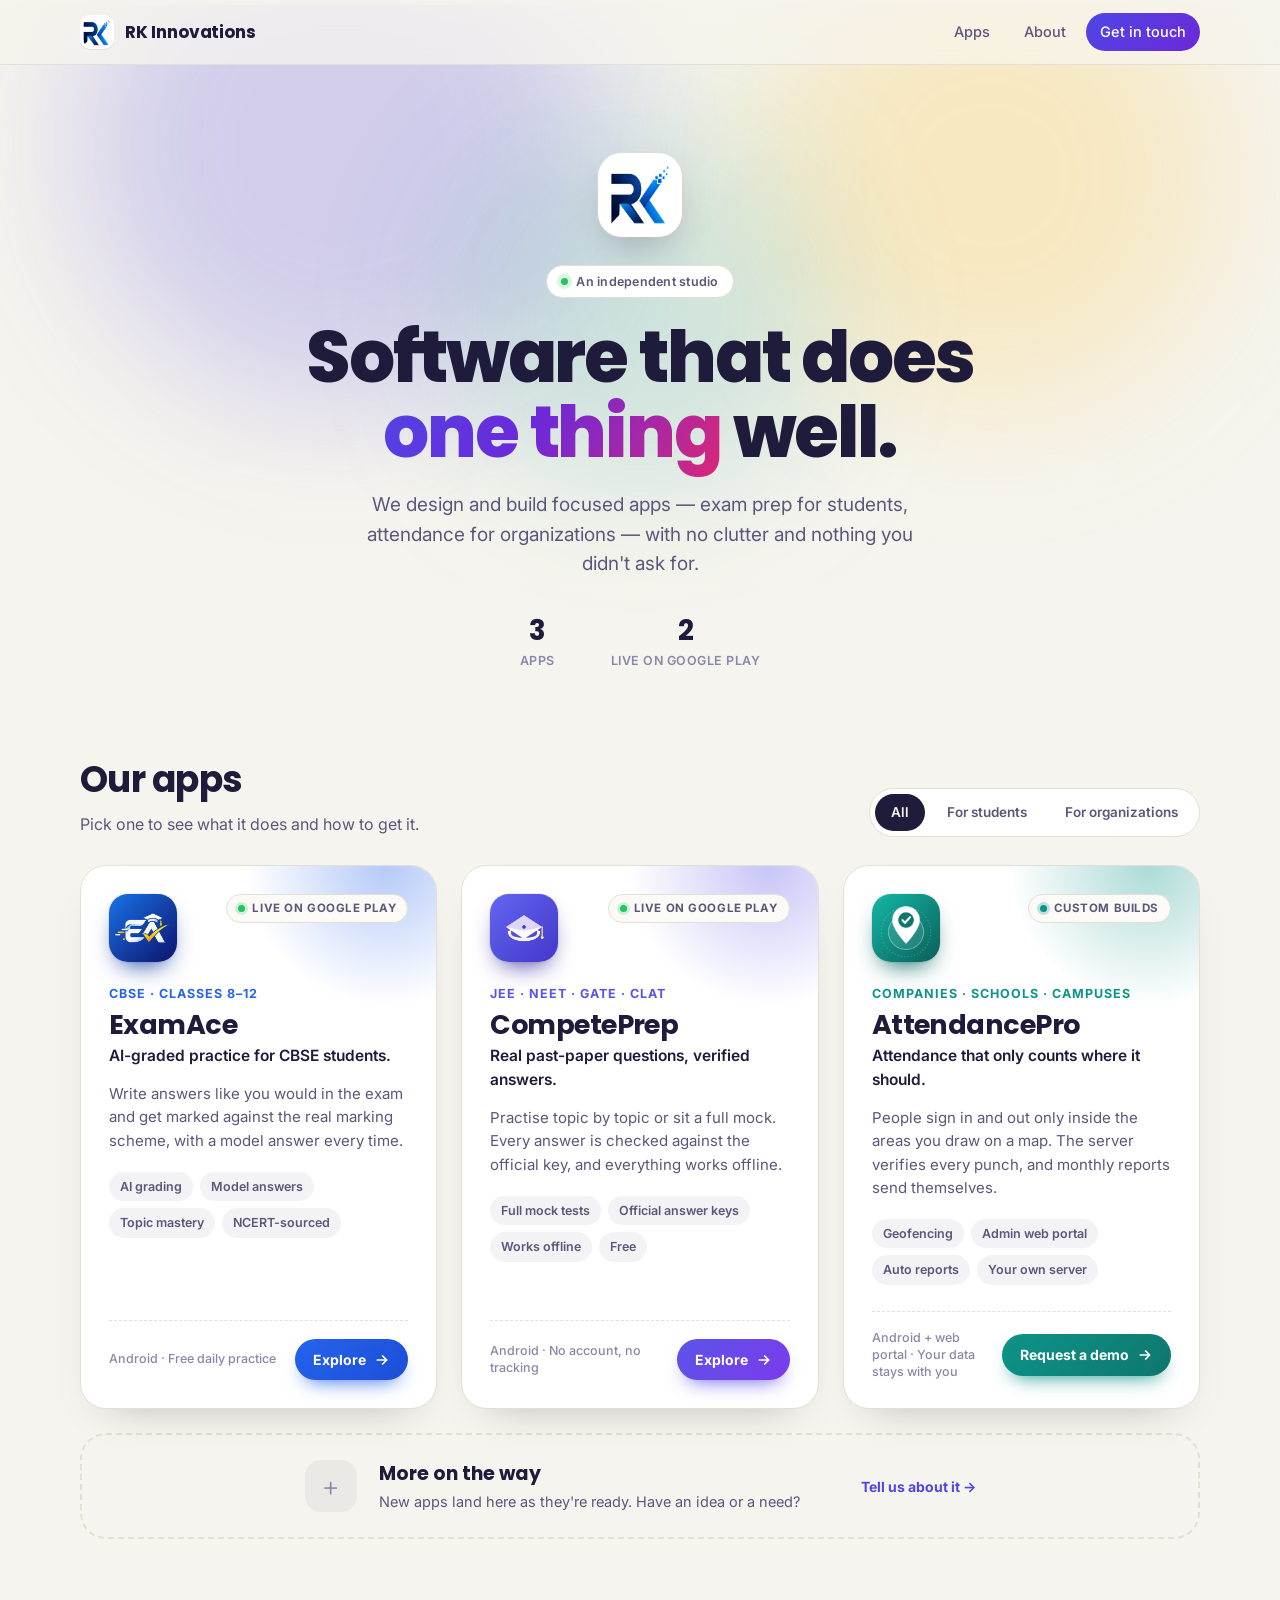
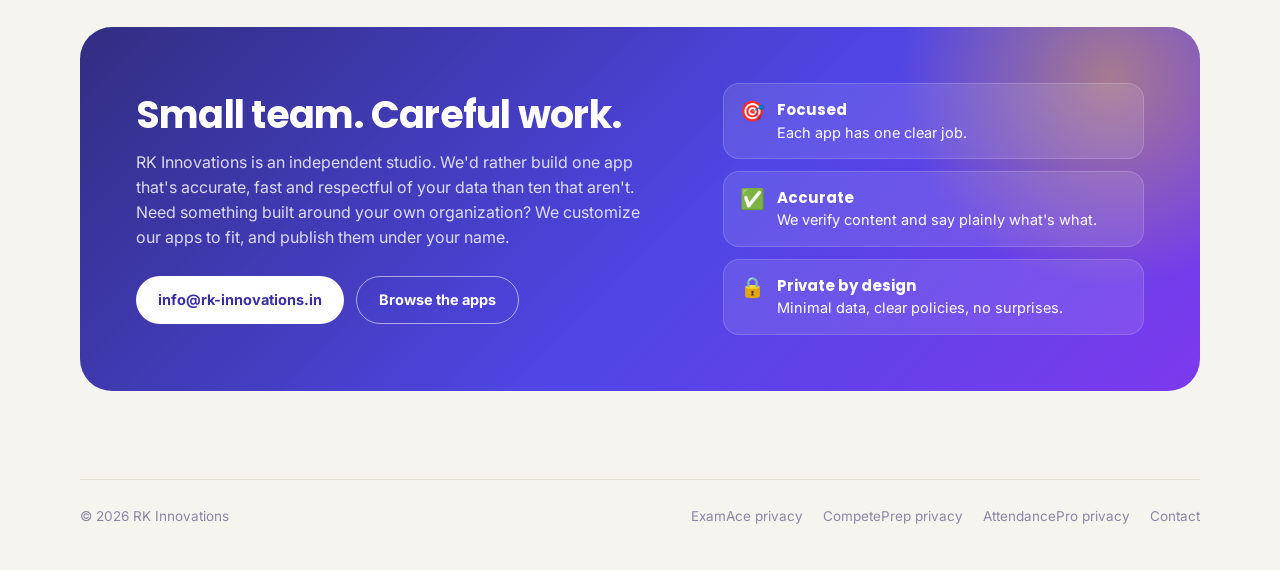
==== index.html @ 9751bbe2 "Redesign homepage as an app directory; reposition AttendancePro as customer-published Homepage: hero" ====
<!DOCTYPE html>
<html lang="en">
<head>
<meta charset="UTF-8">
<meta name="viewport" content="width=device-width, initial-scale=1">
<title>RK Innovations — focused, well-made software</title>
<meta name="description" content="RK Innovations builds focused software: exam prep for students (ExamAce, CompetePrep) and geofenced attendance for organizations (AttendancePro).">
<meta property="og:title" content="RK Innovations — focused, well-made software">
<meta property="og:description" content="Apps for students and organizations: ExamAce, CompetePrep and AttendancePro.">
<meta property="og:type" content="website">
<meta property="og:url" content="https://rk-innovations.in/">
<meta name="theme-color" content="#4F46E5">
<link rel="icon" href="/assets/rk-mark.png">
<link rel="preconnect" href="https://fonts.googleapis.com">
<link rel="preconnect" href="https://fonts.gstatic.com" crossorigin>
<link href="https://fonts.googleapis.com/css2?family=Poppins:wght@600;700;800&family=Inter:wght@400;500;600;700&display=swap" rel="stylesheet">
<style>
  :root {
    --indigo: #4F46E5;
    --indigo-ink: #3730A3;
    --violet: #6D28D9;
    --gold: #FBBF24;
    --bg: #F6F4EE;
    --surface: #FFFFFF;
    --surface-2: #FBFAF6;
    --text: #1F1B3A;
    --text-soft: #5B577A;
    --text-faint: #8B87A6;
    --border: #E2DFD4;
    --shadow: 250 30% 18%;
    --glow-a: rgba(79, 70, 229, .22);
    --glow-b: rgba(251, 191, 36, .22);
    --glow-c: rgba(13, 148, 136, .16);
    --chip-bg: rgba(31, 27, 58, .05);
    --nav-bg: rgba(246, 244, 238, .78);
  }
  @media (prefers-color-scheme: dark) {
    :root:not([data-theme="light"]) {
      --bg: #12101D;
      --surface: #1C182C;
      --surface-2: #17142A;
      --text: #EFEDFA;
      --text-soft: #B6B1D6;
      --text-faint: #8983AD;
      --border: #332D4B;
      --shadow: 250 60% 2%;
      --glow-a: rgba(99, 102, 241, .30);
      --glow-b: rgba(251, 191, 36, .13);
      --glow-c: rgba(45, 212, 191, .16);
      --chip-bg: rgba(239, 237, 250, .07);
      --nav-bg: rgba(18, 16, 29, .72);
    }
  }
  :root[data-theme="dark"] {
    --bg: #12101D;
    --surface: #1C182C;
    --surface-2: #17142A;
    --text: #EFEDFA;
    --text-soft: #B6B1D6;
    --text-faint: #8983AD;
    --border: #332D4B;
    --shadow: 250 60% 2%;
    --glow-a: rgba(99, 102, 241, .30);
    --glow-b: rgba(251, 191, 36, .13);
    --glow-c: rgba(45, 212, 191, .16);
    --chip-bg: rgba(239, 237, 250, .07);
    --nav-bg: rgba(18, 16, 29, .72);
  }

  * { box-sizing: border-box; }
  html { scroll-behavior: smooth; }
  body {
    margin: 0;
    font-family: 'Inter', system-ui, -apple-system, 'Segoe UI', sans-serif;
    background: var(--bg);
    color: var(--text);
    line-height: 1.55;
    -webkit-font-smoothing: antialiased;
    overflow-x: hidden;
  }
  a { color: inherit; text-decoration: none; }
  img { display: block; max-width: 100%; }
  .wrap { width: min(1120px, 100% - 40px); margin-inline: auto; }

  /* ---------- nav ---------- */
  .nav {
    position: sticky; top: 0; z-index: 20;
    background: var(--nav-bg);
    backdrop-filter: blur(14px) saturate(1.4);
    -webkit-backdrop-filter: blur(14px) saturate(1.4);
    border-bottom: 1px solid var(--border);
  }
  .nav-row { display: flex; align-items: center; justify-content: space-between; height: 64px; }
  .brand { display: flex; align-items: center; gap: 11px; font-family: 'Poppins', sans-serif; font-weight: 700; font-size: 17px; letter-spacing: -.01em; }
  .brand img { width: 34px; height: 34px; border-radius: 10px; background: #fff; padding: 3px; box-shadow: 0 1px 0 var(--border); }
  .nav-links { display: flex; align-items: center; gap: 6px; font-size: 14.5px; font-weight: 500; }
  .nav-links a { padding: 8px 14px; border-radius: 999px; color: var(--text-soft); transition: color .15s, background .15s; }
  .nav-links a:hover { color: var(--text); background: var(--chip-bg); }
  .nav-links a.cta { color: #fff; background: linear-gradient(135deg, var(--indigo), var(--violet)); }
  .nav-links a.cta:hover { filter: brightness(1.08); color: #fff; }

  /* ---------- hero ---------- */
  .hero { position: relative; padding: 88px 0 56px; text-align: center; isolation: isolate; }
  .aurora { position: absolute; inset: -60px 0 0; z-index: -1; overflow: hidden; pointer-events: none;
    -webkit-mask-image: linear-gradient(#000 60%, transparent); mask-image: linear-gradient(#000 60%, transparent); }
  .aurora i { position: absolute; border-radius: 50%; filter: blur(70px); }
  .aurora i:nth-child(1) { width: 520px; height: 520px; left: calc(50% - 560px); top: -120px; background: var(--glow-a); animation: drift 18s ease-in-out infinite alternate; }
  .aurora i:nth-child(2) { width: 460px; height: 460px; left: calc(50% + 120px); top: -60px; background: var(--glow-b); animation: drift 22s ease-in-out infinite alternate-reverse; }
  .aurora i:nth-child(3) { width: 380px; height: 380px; left: calc(50% - 190px); top: 120px; background: var(--glow-c); animation: drift 26s ease-in-out infinite alternate; }
  @keyframes drift { from { transform: translate3d(0,0,0) scale(1); } to { transform: translate3d(40px, 30px, 0) scale(1.12); } }
  .mark {
    width: 84px; height: 84px; margin: 0 auto 28px; border-radius: 24px; background: #fff;
    display: grid; place-items: center;
    box-shadow: 0 18px 40px -14px hsl(var(--shadow) / .35), 0 0 0 1px var(--border);
  }
  .mark img { width: 60px; height: 60px; }
  .kicker {
    display: inline-flex; align-items: center; gap: 8px; padding: 6px 14px; border-radius: 999px;
    background: var(--surface); border: 1px solid var(--border);
    font-size: 12.5px; font-weight: 600; letter-spacing: .02em; color: var(--text-soft); margin-bottom: 22px;
  }
  .kicker b { width: 7px; height: 7px; border-radius: 50%; background: #22C55E; box-shadow: 0 0 0 4px rgba(34,197,94,.18); }
  h1 {
    font-family: 'Poppins', sans-serif; font-weight: 800; letter-spacing: -.03em; line-height: 1.04;
    font-size: clamp(40px, 7vw, 72px); margin: 0 auto 20px; max-width: 17ch; text-wrap: balance;
  }
  h1 em {
    font-style: normal;
    background: linear-gradient(120deg, var(--indigo) 0%, var(--violet) 45%, #DB2777 100%);
    -webkit-background-clip: text; background-clip: text; color: transparent;
  }
  .tagline { max-width: 560px; margin: 0 auto; font-size: clamp(16px, 2vw, 19px); color: var(--text-soft); }
  .hero-stats { display: flex; justify-content: center; gap: clamp(22px, 5vw, 56px); margin-top: 38px; flex-wrap: wrap; }
  .hero-stats div { text-align: center; }
  .hero-stats strong { display: block; font-family: 'Poppins', sans-serif; font-size: 28px; font-weight: 700; line-height: 1.1; }
  .hero-stats span { font-size: 12.5px; color: var(--text-faint); letter-spacing: .04em; text-transform: uppercase; font-weight: 600; }

  /* ---------- apps ---------- */
  .apps { padding: 24px 0 88px; }
  .apps-head { display: flex; align-items: flex-end; justify-content: space-between; gap: 20px; flex-wrap: wrap; margin-bottom: 28px; }
  .apps-head h2 { font-family: 'Poppins', sans-serif; font-size: clamp(26px, 3.4vw, 36px); letter-spacing: -.02em; margin: 0 0 4px; }
  .apps-head p { margin: 0; color: var(--text-soft); }
  .filters { display: none; gap: 6px; padding: 5px; border-radius: 999px; background: var(--surface); border: 1px solid var(--border); }
  .js .filters { display: inline-flex; }
  .filters button {
    font: inherit; font-size: 13.5px; font-weight: 600; color: var(--text-soft);
    background: none; border: 0; padding: 8px 16px; border-radius: 999px; cursor: pointer; transition: all .15s;
  }
  .filters button:hover { color: var(--text); }
  .filters button[aria-pressed="true"] { background: var(--text); color: var(--bg); }

  .grid { display: grid; grid-template-columns: repeat(auto-fill, minmax(320px, 1fr)); gap: 24px; }

  .card {
    --accent: var(--indigo);
    --accent-2: var(--violet);
    position: relative; display: flex; flex-direction: column;
    background: var(--surface); border: 1px solid var(--border); border-radius: 26px;
    padding: 28px; overflow: hidden; isolation: isolate;
    box-shadow: 0 1px 0 rgba(255,255,255,.4) inset, 0 20px 40px -28px hsl(var(--shadow) / .35);
    transition: transform .25s cubic-bezier(.2,.8,.2,1), box-shadow .25s, border-color .25s;
  }
  .card::before {            /* accent wash behind the icon */
    content: ""; position: absolute; z-index: -1; width: 280px; height: 280px; top: -140px; right: -90px; border-radius: 50%;
    background: radial-gradient(closest-side, color-mix(in srgb, var(--accent) 34%, transparent), transparent);
    transition: transform .4s ease;
  }
  .card::after {             /* accent edge on hover */
    content: ""; position: absolute; inset: 0; border-radius: inherit; padding: 1.5px; z-index: -1;
    background: linear-gradient(140deg, var(--accent), transparent 55%, var(--accent-2));
    -webkit-mask: linear-gradient(#000 0 0) content-box, linear-gradient(#000 0 0); -webkit-mask-composite: xor;
    mask: linear-gradient(#000 0 0) content-box exclude, linear-gradient(#000 0 0);
    opacity: 0; transition: opacity .25s;
  }
  .card:hover, .card:focus-within { transform: translateY(-6px); box-shadow: 0 34px 60px -30px hsl(var(--shadow) / .5); }
  .card:hover::before { transform: scale(1.25); }
  .card:hover::after, .card:focus-within::after { opacity: 1; }

  .card-top { display: flex; align-items: flex-start; justify-content: space-between; gap: 12px; margin-bottom: 22px; }
  .card-icon {
    width: 68px; height: 68px; border-radius: 19px; object-fit: cover;
    box-shadow: 0 12px 24px -10px color-mix(in srgb, var(--accent) 70%, #000), 0 0 0 1px rgba(0,0,0,.06);
  }
  .status {
    display: inline-flex; align-items: center; gap: 7px; padding: 5px 11px; border-radius: 999px;
    font-size: 11.5px; font-weight: 700; letter-spacing: .05em; text-transform: uppercase;
    background: var(--surface-2); border: 1px solid var(--border); color: var(--text-soft);
  }
  .status i { width: 7px; height: 7px; border-radius: 50%; background: #22C55E; box-shadow: 0 0 0 3px rgba(34,197,94,.2); }
  .status.custom i { background: var(--accent); box-shadow: 0 0 0 3px color-mix(in srgb, var(--accent) 25%, transparent); }
  .category { font-size: 12.5px; font-weight: 700; letter-spacing: .08em; text-transform: uppercase; color: var(--accent); margin: 0 0 6px; }
  .card h3 { font-family: 'Poppins', sans-serif; font-size: 27px; font-weight: 700; letter-spacing: -.02em; line-height: 1.15; margin: 0 0 4px; }
  .card h3 a::after { content: ""; position: absolute; inset: 0; z-index: 1; }   /* whole card clickable */
  .card .hook { margin: 0 0 14px; font-weight: 600; color: var(--text); font-size: 15.5px; }
  .card .desc { margin: 0 0 20px; color: var(--text-soft); font-size: 15px; }
  .chips { list-style: none; padding: 0; margin: 0 0 26px; display: flex; flex-wrap: wrap; gap: 7px; }
  .chips li { padding: 5px 11px; border-radius: 999px; background: var(--chip-bg); font-size: 12.5px; font-weight: 600; color: var(--text-soft); }
  .card-foot { margin-top: auto; display: flex; align-items: center; justify-content: space-between; gap: 12px; padding-top: 18px; border-top: 1px dashed var(--border); }
  .facts { font-size: 12.5px; color: var(--text-faint); font-weight: 500; line-height: 1.35; }
  .go {
    position: relative; z-index: 2; flex-shrink: 0; display: inline-flex; align-items: center; gap: 8px;
    padding: 10px 18px; border-radius: 999px; font-size: 14px; font-weight: 700; color: #fff;
    background: linear-gradient(135deg, var(--accent), var(--accent-2));
    box-shadow: 0 10px 20px -10px var(--accent); transition: transform .2s, filter .2s;
  }
  .go svg { transition: transform .2s; }
  .go:hover { filter: brightness(1.08); }
  .card:hover .go svg { transform: translateX(3px); }
  .card.is-hidden { display: none; }

  .card[data-app="examace"]       { --accent: #2563EB; --accent-2: #1D4ED8; }
  .card[data-app="competeprep"]   { --accent: #5B54E8; --accent-2: #7C3AED; }
  .card[data-app="attendancepro"] { --accent: #0D9488; --accent-2: #0F766E; }

  /* "more coming" placeholder — also the template for the next app */
  .soon-card {
    grid-column: 1 / -1;
    display: flex; align-items: center; justify-content: center; gap: 18px 22px; flex-wrap: wrap; text-align: left;
    padding: 24px 28px; border-radius: 26px; border: 2px dashed var(--border); color: var(--text-soft);
  }
  .soon-card .plus { width: 52px; height: 52px; flex-shrink: 0; border-radius: 16px; display: grid; place-items: center; background: var(--chip-bg); font-size: 28px; font-weight: 300; color: var(--text-faint); }
  .soon-card .txt { flex: 0 1 460px; }
  .soon-card h3 { margin: 0 0 2px; font-family: 'Poppins', sans-serif; font-size: 19px; color: var(--text); }
  .soon-card p { margin: 0; font-size: 14.5px; }
  .soon-card a { font-weight: 700; color: var(--indigo); font-size: 14px; }
  :root[data-theme="dark"] .soon-card a { color: #A5B4FC; }
  @media (prefers-color-scheme: dark) { :root:not([data-theme="light"]) .soon-card a { color: #A5B4FC; } }

  /* ---------- about / contact ---------- */
  .about { padding: 0 0 88px; }
  .about-box {
    display: grid; grid-template-columns: 1.3fr 1fr; gap: 40px; align-items: center;
    padding: clamp(28px, 5vw, 56px); border-radius: 32px; color: #fff; position: relative; overflow: hidden; isolation: isolate;
    background: linear-gradient(135deg, #312E81 0%, #4F46E5 55%, #7C3AED 100%);
  }
  .about-box::before { content: ""; position: absolute; z-index: -1; width: 420px; height: 420px; right: -120px; top: -160px; border-radius: 50%; background: radial-gradient(closest-side, rgba(251,191,36,.45), transparent); }
  .about-box h2 { font-family: 'Poppins', sans-serif; font-size: clamp(26px, 3.4vw, 38px); letter-spacing: -.02em; line-height: 1.12; margin: 0 0 14px; }
  .about-box p { margin: 0; color: rgba(255,255,255,.82); font-size: 16px; max-width: 52ch; }
  .principles { list-style: none; padding: 0; margin: 0; display: grid; gap: 12px; }
  .principles li { display: flex; gap: 12px; align-items: flex-start; padding: 14px 16px; border-radius: 16px; background: rgba(255,255,255,.1); border: 1px solid rgba(255,255,255,.16); font-size: 14.5px; }
  .principles b { display: block; font-family: 'Poppins', sans-serif; font-size: 15px; }
  .principles span.ic { font-size: 20px; line-height: 1.3; }
  .contact-row { display: flex; gap: 12px; flex-wrap: wrap; margin-top: 26px; }
  .btn { display: inline-flex; align-items: center; padding: 12px 22px; border-radius: 999px; font-weight: 700; font-size: 14.5px; transition: transform .2s, background .2s; }
  .btn:hover { transform: translateY(-2px); }
  .btn-light { background: #fff; color: #3730A3; }
  .btn-line { border: 1.5px solid rgba(255,255,255,.55); color: #fff; }
  .btn-line:hover { background: rgba(255,255,255,.12); }

  footer { padding: 0 0 44px; color: var(--text-faint); font-size: 13.5px; }
  .foot-row { display: flex; justify-content: space-between; align-items: center; gap: 12px; flex-wrap: wrap; padding-top: 26px; border-top: 1px solid var(--border); }
  .foot-row nav { display: flex; gap: 20px; flex-wrap: wrap; }
  .foot-row a:hover { color: var(--text); }

  :focus-visible { outline: 3px solid var(--gold); outline-offset: 3px; border-radius: 8px; }

  /* entrance */
  @media (prefers-reduced-motion: no-preference) {
    .rise { opacity: 0; transform: translateY(18px); animation: rise .7s cubic-bezier(.2,.8,.2,1) forwards; }
    .rise.d1 { animation-delay: .08s; } .rise.d2 { animation-delay: .16s; } .rise.d3 { animation-delay: .24s; } .rise.d4 { animation-delay: .32s; }
    @keyframes rise { to { opacity: 1; transform: none; } }
  }
  @media (prefers-reduced-motion: reduce) { * { animation: none !important; transition: none !important; } html { scroll-behavior: auto; } }

  @media (max-width: 860px) { .about-box { grid-template-columns: 1fr; gap: 28px; } }
  @media (max-width: 640px) {
    .hero { padding: 56px 0 40px; }
    .nav-links a:not(.cta) { display: none; }
    .grid { grid-template-columns: 1fr; }
    .card { padding: 24px; }
    .card-foot { flex-direction: column; align-items: stretch; }
    .go { justify-content: center; }
    .aurora i:nth-child(1) { left: -200px; } .aurora i:nth-child(2) { left: auto; right: -200px; }
  }
</style>
</head>
<body>

<header class="nav">
  <div class="wrap nav-row">
    <a class="brand" href="/"><img src="/assets/rk-mark.png" alt="" width="34" height="34"><span>RK Innovations</span></a>
    <nav class="nav-links" aria-label="Primary">
      <a href="#apps">Apps</a>
      <a href="#about">About</a>
      <a class="cta" href="mailto:info@rk-innovations.in">Get in touch</a>
    </nav>
  </div>
</header>

<main>
  <section class="hero">
    <div class="aurora" aria-hidden="true"><i></i><i></i><i></i></div>
    <div class="wrap">
      <div class="mark rise"><img src="/assets/rk-mark.png" alt="RK Innovations logo" width="60" height="60"></div>
      <div class="kicker rise d1"><b></b> An independent studio</div>
      <h1 class="rise d2">Software that does <em>one thing</em> well.</h1>
      <p class="tagline rise d3">We design and build focused apps — exam prep for students, attendance for organizations — with no clutter and nothing you didn't ask for.</p>
      <div class="hero-stats rise d4">
        <div><strong>3</strong><span>Apps</span></div>
        <div><strong>2</strong><span>Live on Google Play</span></div>
      </div>
    </div>
  </section>

  <section class="apps" id="apps">
    <div class="wrap">
      <div class="apps-head">
        <div>
          <h2>Our apps</h2>
          <p>Pick one to see what it does and how to get it.</p>
        </div>
        <div class="filters" role="group" aria-label="Filter apps">
          <button type="button" data-filter="all" aria-pressed="true">All</button>
          <button type="button" data-filter="students" aria-pressed="false">For students</button>
          <button type="button" data-filter="organizations" aria-pressed="false">For organizations</button>
        </div>
      </div>

      <div class="grid" id="grid">
        <!--
          ADD A NEW APP: copy any <article class="card"> below, change data-app / data-category,
          the icon, text and link, and add one CSS line for its colours:
          .card[data-app="yourapp"] { --accent: #hex; --accent-2: #hex; }
        -->

        <article class="card" data-app="examace" data-category="students">
          <div class="card-top">
            <img class="card-icon" src="/assets/examace-icon.png" alt="" width="68" height="68">
            <span class="status"><i></i>Live on Google Play</span>
          </div>
          <p class="category">CBSE · Classes 8–12</p>
          <h3><a href="/examace/">ExamAce</a></h3>
          <p class="hook">AI-graded practice for CBSE students.</p>
          <p class="desc">Write answers like you would in the exam and get marked against the real marking scheme, with a model answer every time.</p>
          <ul class="chips">
            <li>AI grading</li><li>Model answers</li><li>Topic mastery</li><li>NCERT-sourced</li>
          </ul>
          <div class="card-foot">
            <span class="facts">Android · Free daily practice</span>
            <a class="go" href="/examace/">Explore
              <svg width="16" height="16" viewBox="0 0 24 24" fill="none" stroke="currentColor" stroke-width="2.6" stroke-linecap="round" stroke-linejoin="round" aria-hidden="true"><path d="M5 12h14M13 6l6 6-6 6"/></svg>
            </a>
          </div>
        </article>

        <article class="card" data-app="competeprep" data-category="students">
          <div class="card-top">
            <img class="card-icon" src="/assets/competeprep-icon.png" alt="" width="68" height="68">
            <span class="status"><i></i>Live on Google Play</span>
          </div>
          <p class="category">JEE · NEET · GATE · CLAT</p>
          <h3><a href="/CompetePrep/">CompetePrep</a></h3>
          <p class="hook">Real past-paper questions, verified answers.</p>
          <p class="desc">Practise topic by topic or sit a full mock. Every answer is checked against the official key, and everything works offline.</p>
          <ul class="chips">
            <li>Full mock tests</li><li>Official answer keys</li><li>Works offline</li><li>Free</li>
          </ul>
          <div class="card-foot">
            <span class="facts">Android · No account, no tracking</span>
            <a class="go" href="/CompetePrep/">Explore
              <svg width="16" height="16" viewBox="0 0 24 24" fill="none" stroke="currentColor" stroke-width="2.6" stroke-linecap="round" stroke-linejoin="round" aria-hidden="true"><path d="M5 12h14M13 6l6 6-6 6"/></svg>
            </a>
          </div>
        </article>

        <article class="card" data-app="attendancepro" data-category="organizations">
          <div class="card-top">
            <img class="card-icon" src="/assets/attendancepro-icon.png" alt="" width="68" height="68">
            <span class="status custom"><i></i>Custom builds</span>
          </div>
          <p class="category">Companies · Schools · Campuses</p>
          <h3><a href="/attendance-pro/">AttendancePro</a></h3>
          <p class="hook">Attendance that only counts where it should.</p>
          <p class="desc">People sign in and out only inside the areas you draw on a map. The server verifies every punch, and monthly reports send themselves.</p>
          <ul class="chips">
            <li>Geofencing</li><li>Admin web portal</li><li>Auto reports</li><li>Your own server</li>
          </ul>
          <div class="card-foot">
            <span class="facts">Android + web portal · Your data stays with you</span>
            <a class="go" href="/attendance-pro/">Request a demo
              <svg width="16" height="16" viewBox="0 0 24 24" fill="none" stroke="currentColor" stroke-width="2.6" stroke-linecap="round" stroke-linejoin="round" aria-hidden="true"><path d="M5 12h14M13 6l6 6-6 6"/></svg>
            </a>
          </div>
        </article>

        <div class="soon-card" id="more">
          <div class="plus" aria-hidden="true">+</div>
          <div class="txt">
            <h3>More on the way</h3>
            <p>New apps land here as they're ready. Have an idea or a need?</p>
          </div>
          <a href="mailto:info@rk-innovations.in?subject=App%20idea">Tell us about it →</a>
        </div>
      </div>
    </div>
  </section>

  <section class="about" id="about">
    <div class="wrap">
      <div class="about-box">
        <div>
          <h2>Small team. Careful work.</h2>
          <p>RK Innovations is an independent studio. We'd rather build one app that's accurate, fast and respectful of your data than ten that aren't. Need something built around your own organization? We customize our apps to fit, and publish them under your name.</p>
          <div class="contact-row">
            <a class="btn btn-light" href="mailto:info@rk-innovations.in">info@rk-innovations.in</a>
            <a class="btn btn-line" href="#apps">Browse the apps</a>
          </div>
        </div>
        <ul class="principles">
          <li><span class="ic" aria-hidden="true">🎯</span><div><b>Focused</b>Each app has one clear job.</div></li>
          <li><span class="ic" aria-hidden="true">✅</span><div><b>Accurate</b>We verify content and say plainly what's what.</div></li>
          <li><span class="ic" aria-hidden="true">🔒</span><div><b>Private by design</b>Minimal data, clear policies, no surprises.</div></li>
        </ul>
      </div>
    </div>
  </section>
</main>

<footer>
  <div class="wrap foot-row">
    <span>© 2026 RK Innovations</span>
    <nav aria-label="Footer">
      <a href="/examace/privacy.html">ExamAce privacy</a>
      <a href="/CompetePrep/privacy.html">CompetePrep privacy</a>
      <a href="/attendance-pro/privacy.html">AttendancePro privacy</a>
      <a href="mailto:info@rk-innovations.in">Contact</a>
    </nav>
  </div>
</footer>

<script>
  // Progressive enhancement: the filter bar only appears when JS runs; without it every card shows.
  document.documentElement.classList.add('js');
  (function () {
    var buttons = document.querySelectorAll('.filters button');
    var cards = document.querySelectorAll('.card');
    buttons.forEach(function (b) {
      b.addEventListener('click', function () {
        var f = b.getAttribute('data-filter');
        buttons.forEach(function (o) { o.setAttribute('aria-pressed', o === b ? 'true' : 'false'); });
        cards.forEach(function (c) {
          c.classList.toggle('is-hidden', f !== 'all' && c.getAttribute('data-category') !== f);
        });
      });
    });
  })();
</script>
</body>
</html>
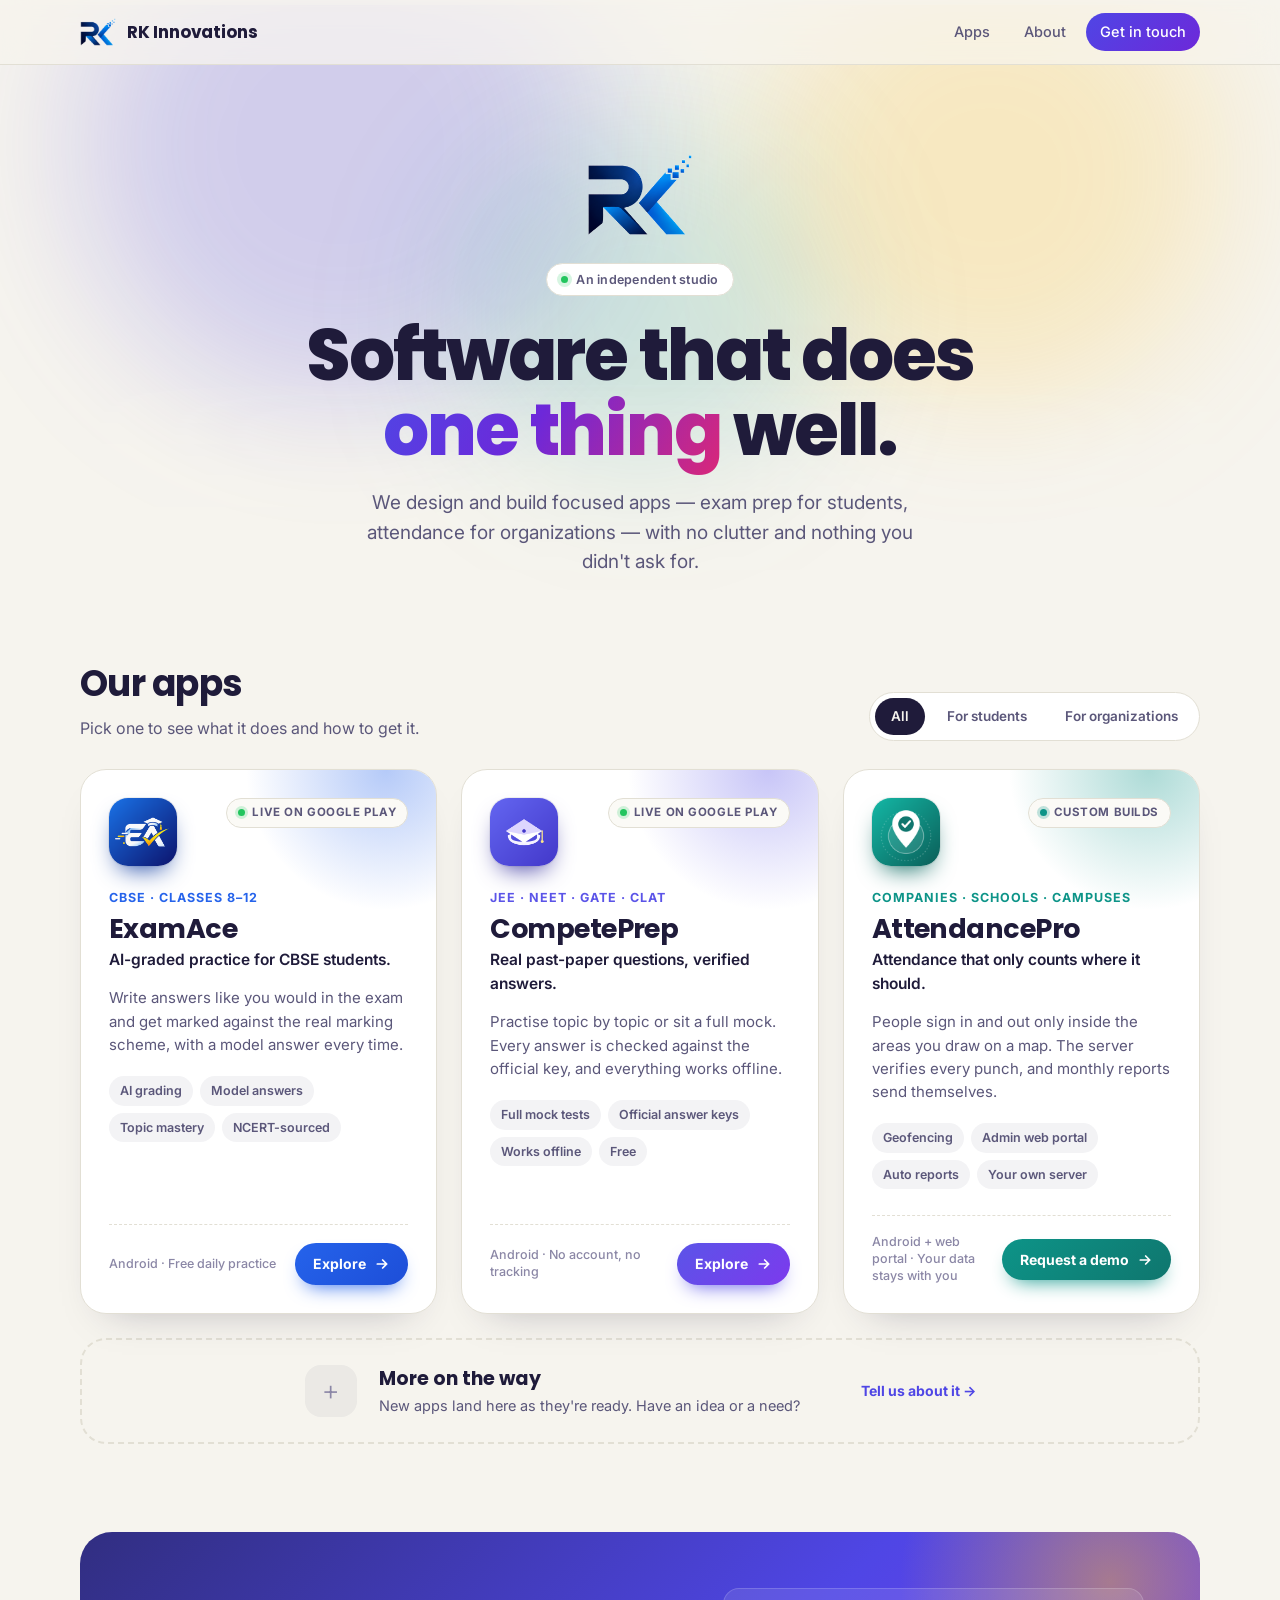
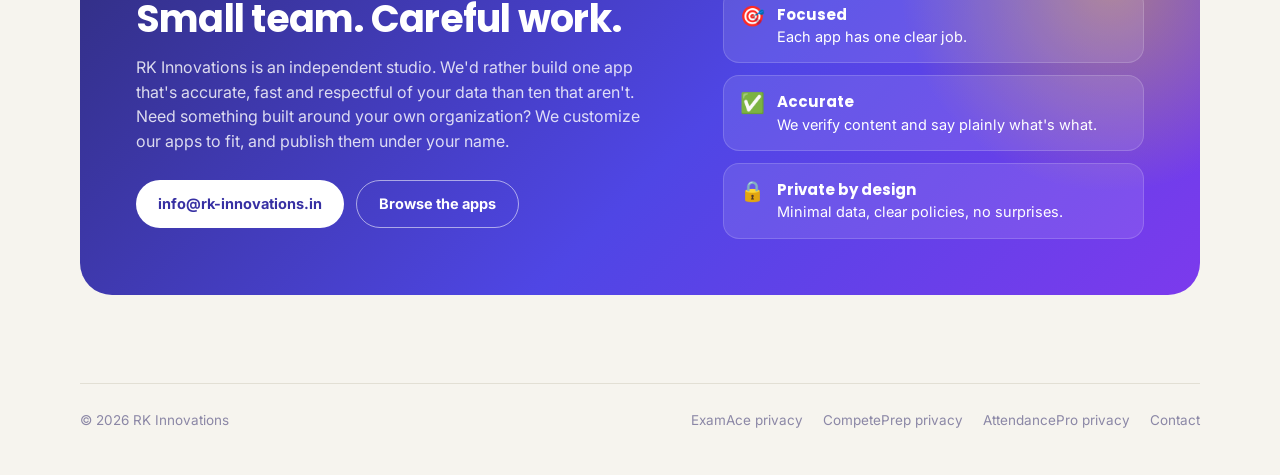
==== commit e9089ba9: "Add back-to-home nav link on app pages; drop hero counts; cleaner RK logo App pages (index + privacy" ====
--- a/index.html
+++ b/index.html
@@ -33,6 +33,8 @@
     --glow-c: rgba(13, 148, 136, .16);
     --chip-bg: rgba(31, 27, 58, .05);
     --nav-bg: rgba(246, 244, 238, .78);
+    --logo-filter: none;
+    --logo-glow: 0 10px 22px rgba(30, 58, 138, .22);
   }
   @media (prefers-color-scheme: dark) {
     :root:not([data-theme="light"]) {
@@ -49,6 +51,8 @@
       --glow-c: rgba(45, 212, 191, .16);
       --chip-bg: rgba(239, 237, 250, .07);
       --nav-bg: rgba(18, 16, 29, .72);
+      --logo-filter: brightness(0) invert(1);
+      --logo-glow: 0 0 26px rgba(129, 140, 248, .45);
     }
   }
   :root[data-theme="dark"] {
@@ -65,6 +69,8 @@
     --glow-c: rgba(45, 212, 191, .16);
     --chip-bg: rgba(239, 237, 250, .07);
     --nav-bg: rgba(18, 16, 29, .72);
+    --logo-filter: brightness(0) invert(1);
+    --logo-glow: 0 0 26px rgba(129, 140, 248, .45);
   }
 
   * { box-sizing: border-box; }
@@ -92,7 +98,7 @@
   }
   .nav-row { display: flex; align-items: center; justify-content: space-between; height: 64px; }
   .brand { display: flex; align-items: center; gap: 11px; font-family: 'Poppins', sans-serif; font-weight: 700; font-size: 17px; letter-spacing: -.01em; }
-  .brand img { width: 34px; height: 34px; border-radius: 10px; background: #fff; padding: 3px; box-shadow: 0 1px 0 var(--border); }
+  .brand img { height: 28px; width: auto; filter: var(--logo-filter); }
   .nav-links { display: flex; align-items: center; gap: 6px; font-size: 14.5px; font-weight: 500; }
   .nav-links a { padding: 8px 14px; border-radius: 999px; color: var(--text-soft); transition: color .15s, background .15s; }
   .nav-links a:hover { color: var(--text); background: var(--chip-bg); }
@@ -108,12 +114,8 @@
   .aurora i:nth-child(2) { width: 460px; height: 460px; left: calc(50% + 120px); top: -60px; background: var(--glow-b); animation: drift 22s ease-in-out infinite alternate-reverse; }
   .aurora i:nth-child(3) { width: 380px; height: 380px; left: calc(50% - 190px); top: 120px; background: var(--glow-c); animation: drift 26s ease-in-out infinite alternate; }
   @keyframes drift { from { transform: translate3d(0,0,0) scale(1); } to { transform: translate3d(40px, 30px, 0) scale(1.12); } }
-  .mark {
-    width: 84px; height: 84px; margin: 0 auto 28px; border-radius: 24px; background: #fff;
-    display: grid; place-items: center;
-    box-shadow: 0 18px 40px -14px hsl(var(--shadow) / .35), 0 0 0 1px var(--border);
-  }
-  .mark img { width: 60px; height: 60px; }
+  .mark { margin: 0 auto 26px; }
+  .mark img { height: 84px; width: auto; margin: 0 auto; filter: var(--logo-filter) drop-shadow(var(--logo-glow)); }
   .kicker {
     display: inline-flex; align-items: center; gap: 8px; padding: 6px 14px; border-radius: 999px;
     background: var(--surface); border: 1px solid var(--border);
@@ -130,10 +132,6 @@
     -webkit-background-clip: text; background-clip: text; color: transparent;
   }
   .tagline { max-width: 560px; margin: 0 auto; font-size: clamp(16px, 2vw, 19px); color: var(--text-soft); }
-  .hero-stats { display: flex; justify-content: center; gap: clamp(22px, 5vw, 56px); margin-top: 38px; flex-wrap: wrap; }
-  .hero-stats div { text-align: center; }
-  .hero-stats strong { display: block; font-family: 'Poppins', sans-serif; font-size: 28px; font-weight: 700; line-height: 1.1; }
-  .hero-stats span { font-size: 12.5px; color: var(--text-faint); letter-spacing: .04em; text-transform: uppercase; font-weight: 600; }
 
   /* ---------- apps ---------- */
   .apps { padding: 24px 0 88px; }
@@ -278,7 +276,7 @@
 
 <header class="nav">
   <div class="wrap nav-row">
-    <a class="brand" href="/"><img src="/assets/rk-mark.png" alt="" width="34" height="34"><span>RK Innovations</span></a>
+    <a class="brand" href="/"><img src="/assets/rk-mark.png" alt="" width="35" height="28"><span>RK Innovations</span></a>
     <nav class="nav-links" aria-label="Primary">
       <a href="#apps">Apps</a>
       <a href="#about">About</a>
@@ -291,14 +289,10 @@
   <section class="hero">
     <div class="aurora" aria-hidden="true"><i></i><i></i><i></i></div>
     <div class="wrap">
-      <div class="mark rise"><img src="/assets/rk-mark.png" alt="RK Innovations logo" width="60" height="60"></div>
+      <div class="mark rise"><img src="/assets/rk-mark.png" alt="RK Innovations logo" width="105" height="84"></div>
       <div class="kicker rise d1"><b></b> An independent studio</div>
       <h1 class="rise d2">Software that does <em>one thing</em> well.</h1>
       <p class="tagline rise d3">We design and build focused apps — exam prep for students, attendance for organizations — with no clutter and nothing you didn't ask for.</p>
-      <div class="hero-stats rise d4">
-        <div><strong>3</strong><span>Apps</span></div>
-        <div><strong>2</strong><span>Live on Google Play</span></div>
-      </div>
     </div>
   </section>
 
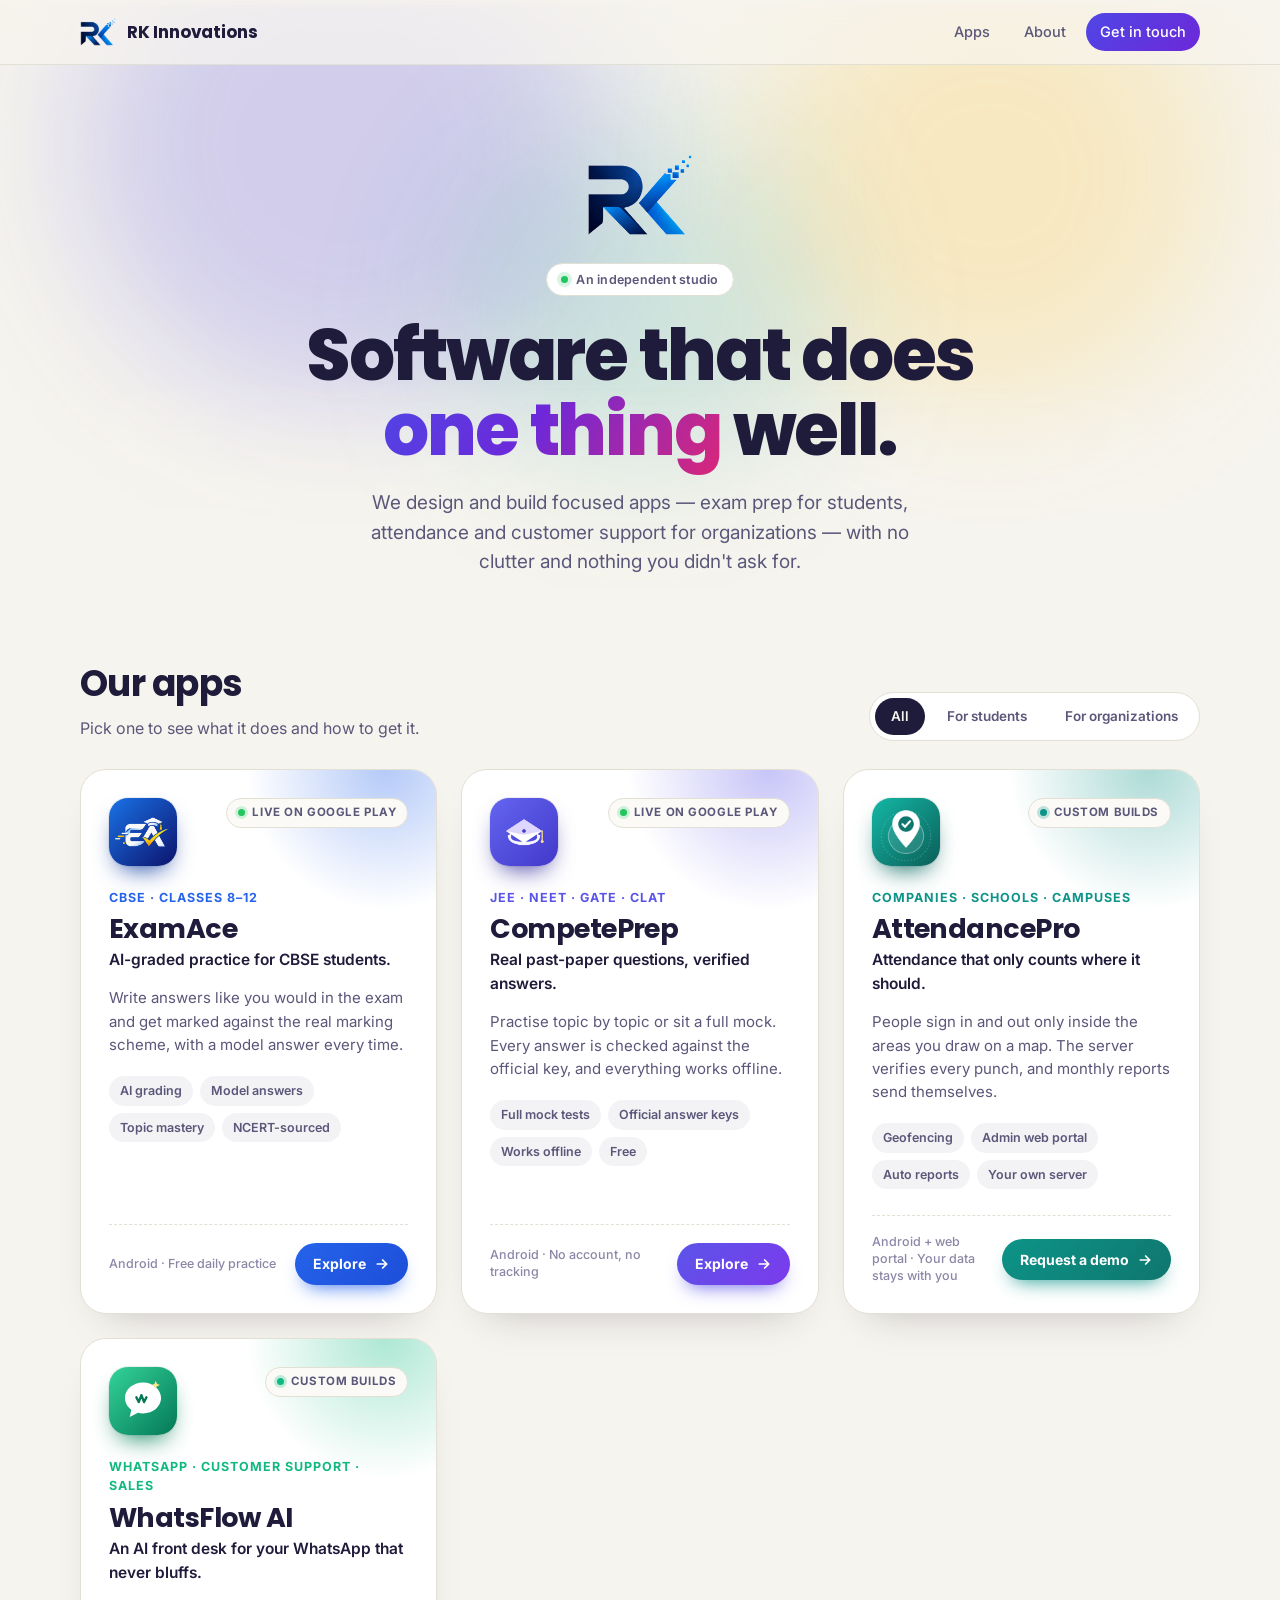
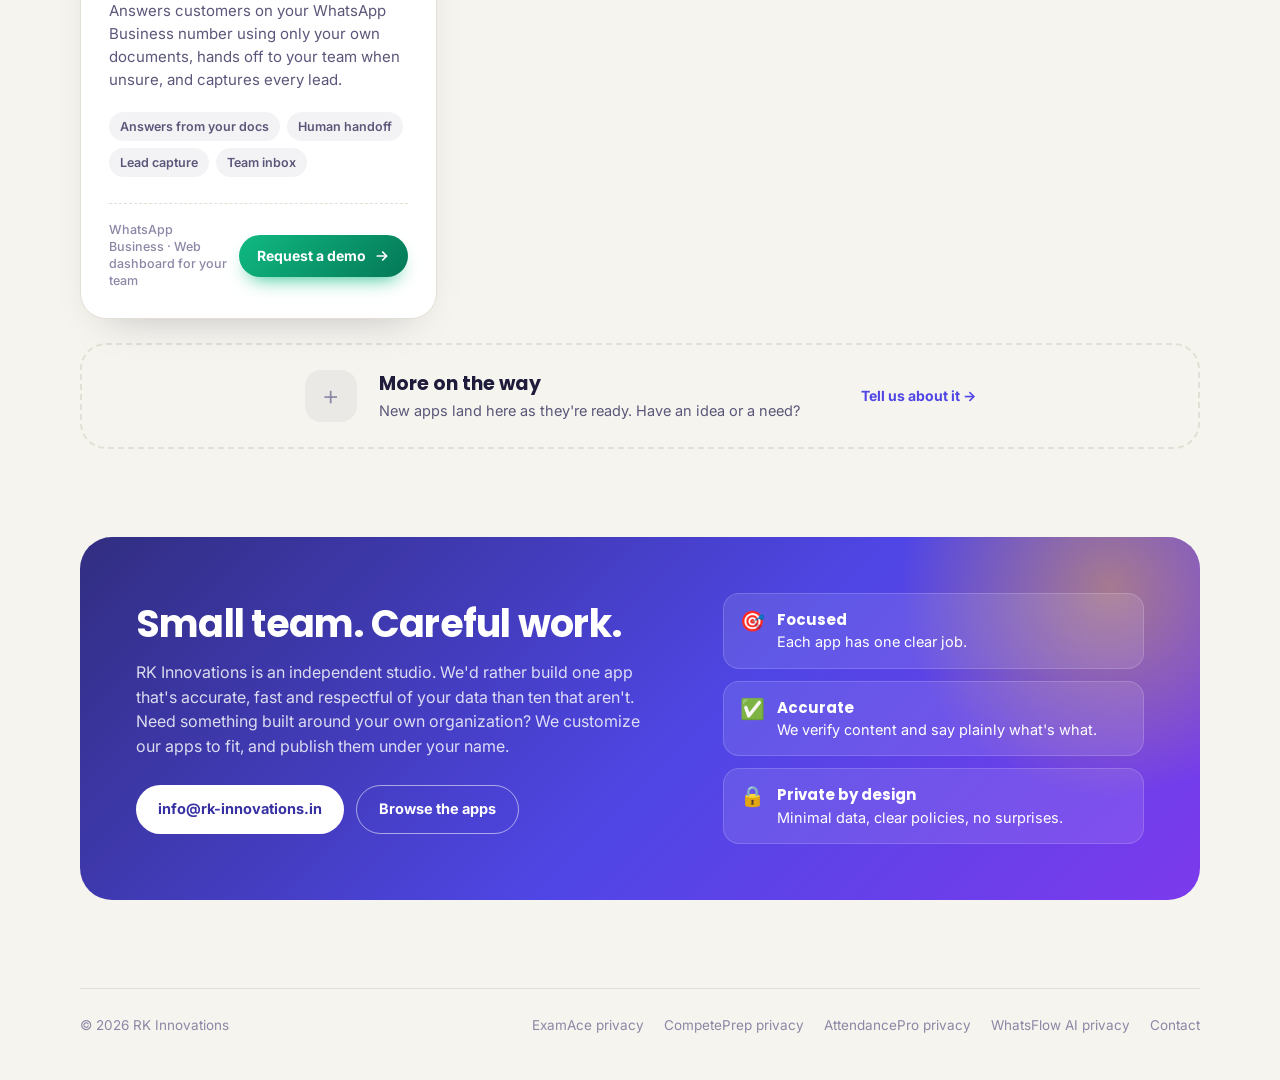
==== commit 4e6529fd: "Add WhatsFlow AI: homepage card, product page and privacy policy Product page at /whatsflow-ai/ (eme" ====
--- a/index.html
+++ b/index.html
@@ -4,9 +4,9 @@
 <meta charset="UTF-8">
 <meta name="viewport" content="width=device-width, initial-scale=1">
 <title>RK Innovations — focused, well-made software</title>
-<meta name="description" content="RK Innovations builds focused software: exam prep for students (ExamAce, CompetePrep) and geofenced attendance for organizations (AttendancePro).">
+<meta name="description" content="RK Innovations builds focused software: exam prep for students (ExamAce, CompetePrep) and geofenced attendance (AttendancePro) and AI WhatsApp support (WhatsFlow AI) for organizations.">
 <meta property="og:title" content="RK Innovations — focused, well-made software">
-<meta property="og:description" content="Apps for students and organizations: ExamAce, CompetePrep and AttendancePro.">
+<meta property="og:description" content="Apps for students and organizations: ExamAce, CompetePrep, AttendancePro and WhatsFlow AI.">
 <meta property="og:type" content="website">
 <meta property="og:url" content="https://rk-innovations.in/">
 <meta name="theme-color" content="#4F46E5">
@@ -209,6 +209,7 @@
   .card[data-app="examace"]       { --accent: #2563EB; --accent-2: #1D4ED8; }
   .card[data-app="competeprep"]   { --accent: #5B54E8; --accent-2: #7C3AED; }
   .card[data-app="attendancepro"] { --accent: #0D9488; --accent-2: #0F766E; }
+  .card[data-app="whatsflowai"]   { --accent: #10B981; --accent-2: #047857; }
 
   /* "more coming" placeholder — also the template for the next app */
   .soon-card {
@@ -292,7 +293,7 @@
       <div class="mark rise"><img src="/assets/rk-mark.png" alt="RK Innovations logo" width="105" height="84"></div>
       <div class="kicker rise d1"><b></b> An independent studio</div>
       <h1 class="rise d2">Software that does <em>one thing</em> well.</h1>
-      <p class="tagline rise d3">We design and build focused apps — exam prep for students, attendance for organizations — with no clutter and nothing you didn't ask for.</p>
+      <p class="tagline rise d3">We design and build focused apps — exam prep for students, attendance and customer support for organizations — with no clutter and nothing you didn't ask for.</p>
     </div>
   </section>
 
@@ -377,6 +378,26 @@
           </div>
         </article>
 
+        <article class="card" data-app="whatsflowai" data-category="organizations">
+          <div class="card-top">
+            <img class="card-icon" src="/assets/whatsflowai-icon.svg" alt="" width="68" height="68">
+            <span class="status custom"><i></i>Custom builds</span>
+          </div>
+          <p class="category">WhatsApp · Customer support · Sales</p>
+          <h3><a href="/whatsflow-ai/">WhatsFlow AI</a></h3>
+          <p class="hook">An AI front desk for your WhatsApp that never bluffs.</p>
+          <p class="desc">Answers customers on your WhatsApp Business number using only your own documents, hands off to your team when unsure, and captures every lead.</p>
+          <ul class="chips">
+            <li>Answers from your docs</li><li>Human handoff</li><li>Lead capture</li><li>Team inbox</li>
+          </ul>
+          <div class="card-foot">
+            <span class="facts">WhatsApp Business · Web dashboard for your team</span>
+            <a class="go" href="/whatsflow-ai/">Request a demo
+              <svg width="16" height="16" viewBox="0 0 24 24" fill="none" stroke="currentColor" stroke-width="2.6" stroke-linecap="round" stroke-linejoin="round" aria-hidden="true"><path d="M5 12h14M13 6l6 6-6 6"/></svg>
+            </a>
+          </div>
+        </article>
+
         <div class="soon-card" id="more">
           <div class="plus" aria-hidden="true">+</div>
           <div class="txt">
@@ -417,6 +438,7 @@
       <a href="/examace/privacy.html">ExamAce privacy</a>
       <a href="/CompetePrep/privacy.html">CompetePrep privacy</a>
       <a href="/attendance-pro/privacy.html">AttendancePro privacy</a>
+      <a href="/whatsflow-ai/privacy.html">WhatsFlow AI privacy</a>
       <a href="mailto:info@rk-innovations.in">Contact</a>
     </nav>
   </div>
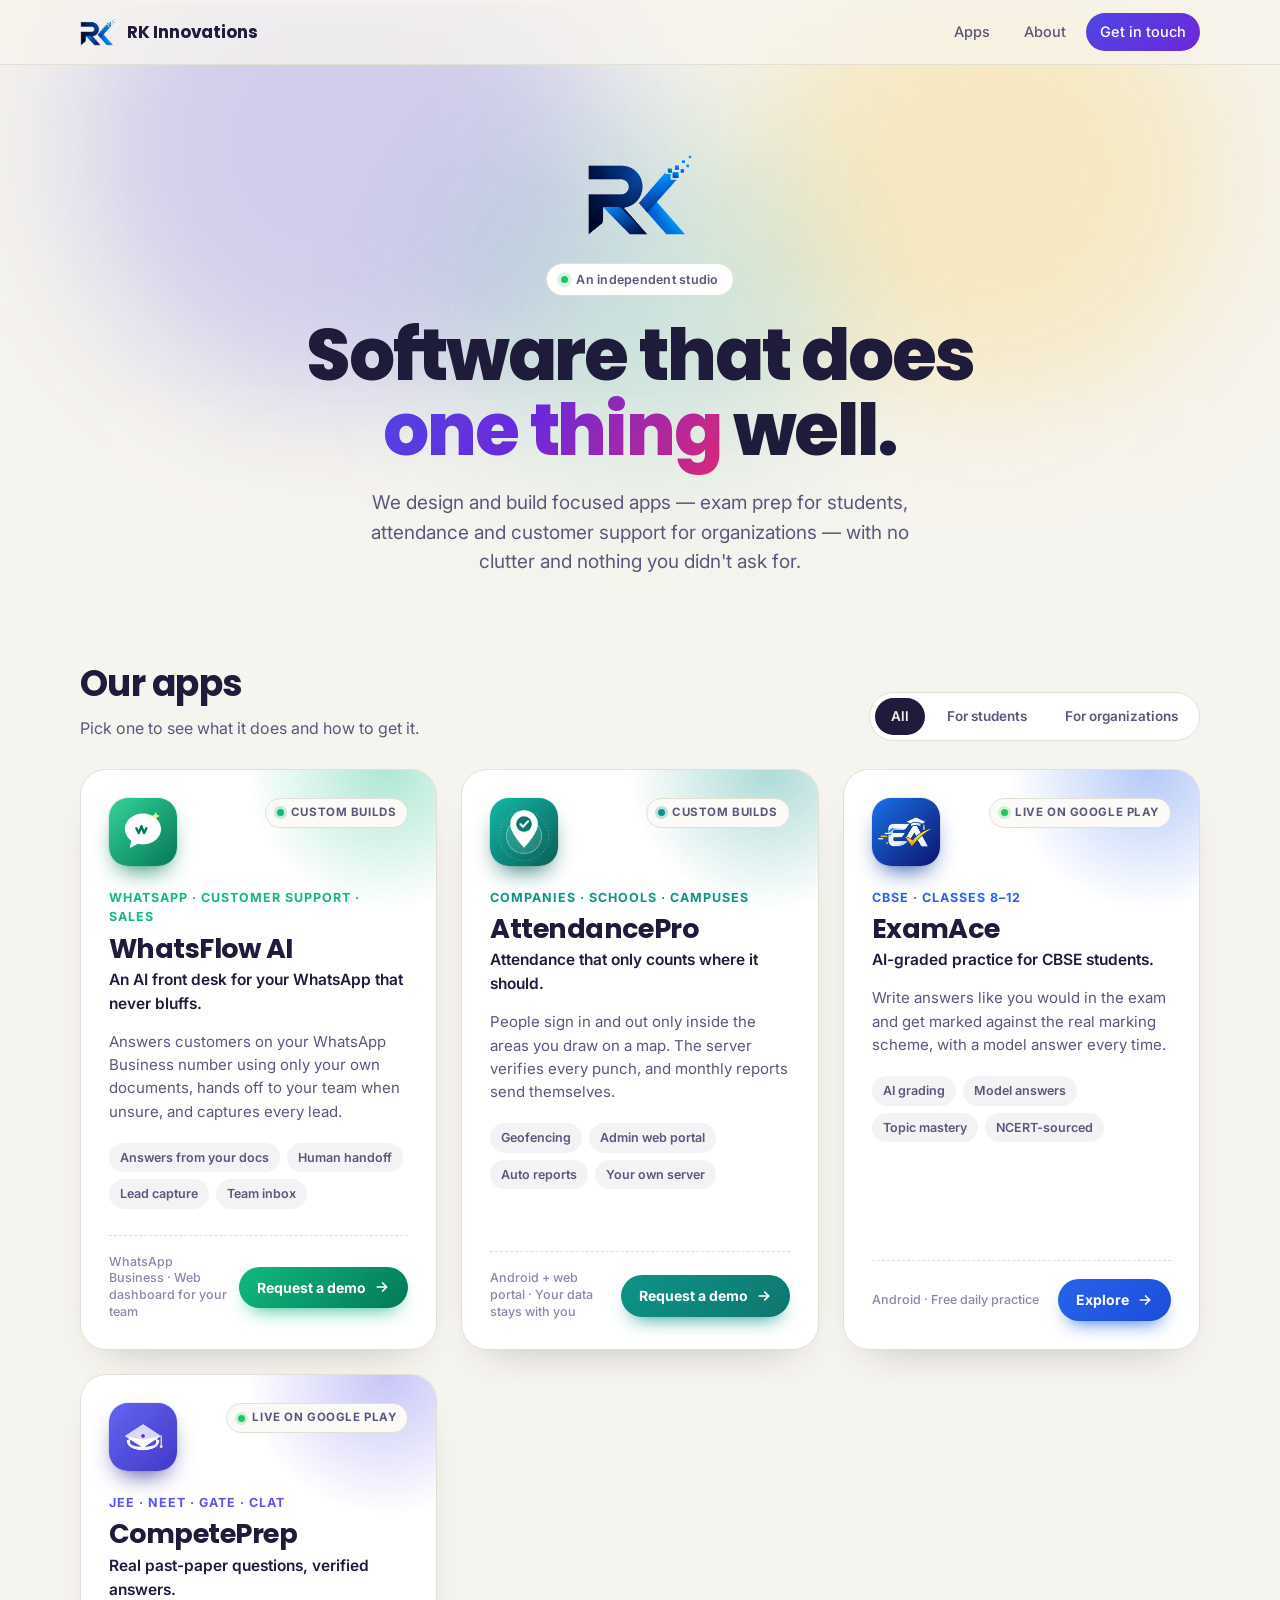
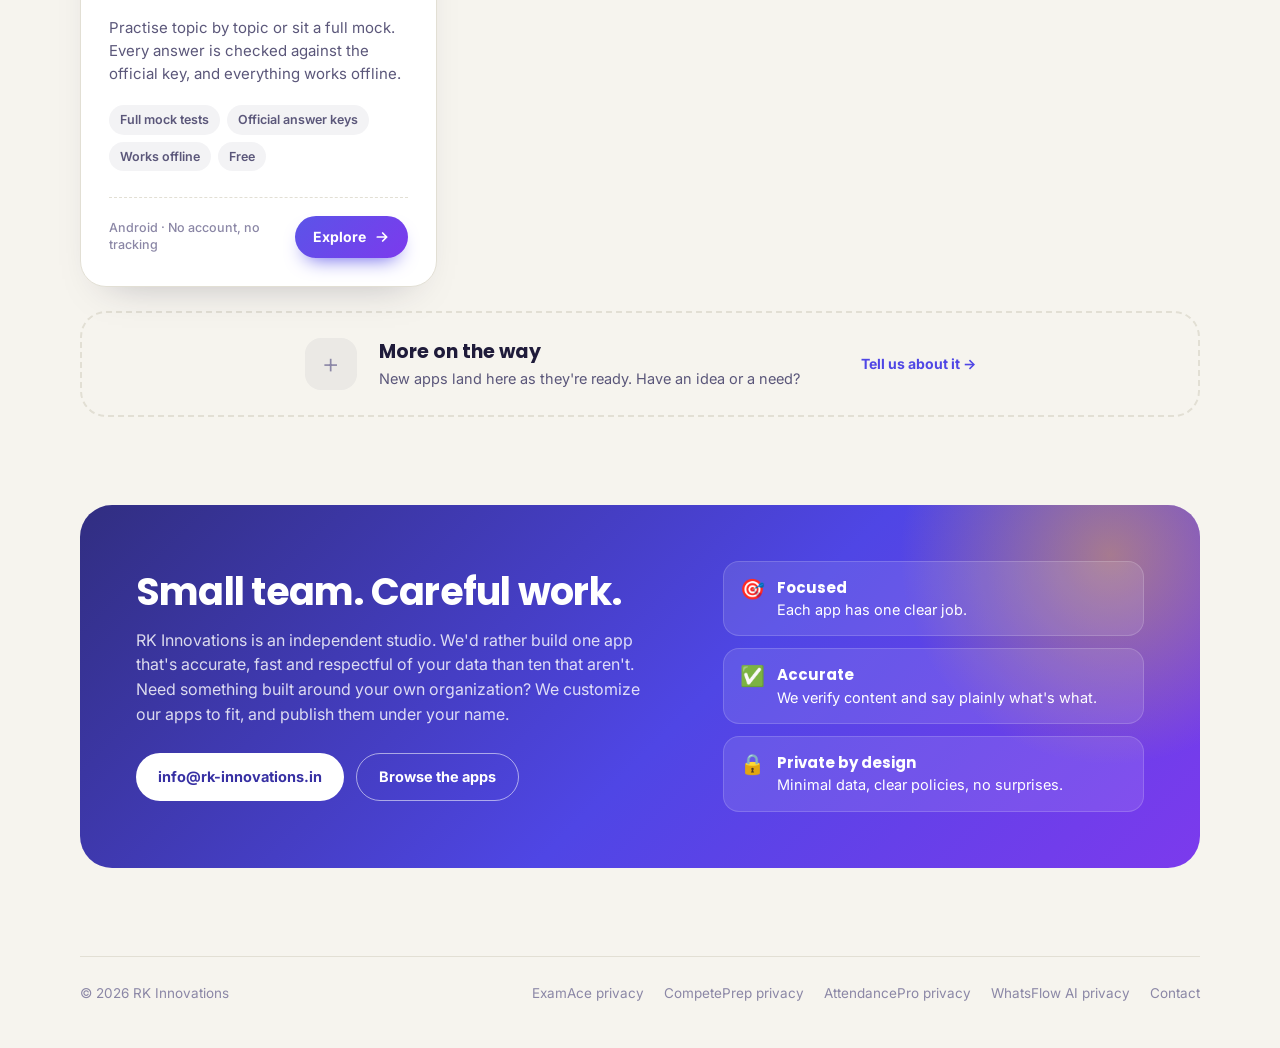
==== commit 3a077ef1: "Reorder homepage cards: WhatsFlow AI, AttendancePro, ExamAce, CompetePrep Co-Authored-By: Claude Son" ====
--- a/index.html
+++ b/index.html
@@ -318,6 +318,46 @@
           .card[data-app="yourapp"] { --accent: #hex; --accent-2: #hex; }
         -->
 
+        <article class="card" data-app="whatsflowai" data-category="organizations">
+          <div class="card-top">
+            <img class="card-icon" src="/assets/whatsflowai-icon.svg" alt="" width="68" height="68">
+            <span class="status custom"><i></i>Custom builds</span>
+          </div>
+          <p class="category">WhatsApp · Customer support · Sales</p>
+          <h3><a href="/whatsflow-ai/">WhatsFlow AI</a></h3>
+          <p class="hook">An AI front desk for your WhatsApp that never bluffs.</p>
+          <p class="desc">Answers customers on your WhatsApp Business number using only your own documents, hands off to your team when unsure, and captures every lead.</p>
+          <ul class="chips">
+            <li>Answers from your docs</li><li>Human handoff</li><li>Lead capture</li><li>Team inbox</li>
+          </ul>
+          <div class="card-foot">
+            <span class="facts">WhatsApp Business · Web dashboard for your team</span>
+            <a class="go" href="/whatsflow-ai/">Request a demo
+              <svg width="16" height="16" viewBox="0 0 24 24" fill="none" stroke="currentColor" stroke-width="2.6" stroke-linecap="round" stroke-linejoin="round" aria-hidden="true"><path d="M5 12h14M13 6l6 6-6 6"/></svg>
+            </a>
+          </div>
+        </article>
+
+        <article class="card" data-app="attendancepro" data-category="organizations">
+          <div class="card-top">
+            <img class="card-icon" src="/assets/attendancepro-icon.png" alt="" width="68" height="68">
+            <span class="status custom"><i></i>Custom builds</span>
+          </div>
+          <p class="category">Companies · Schools · Campuses</p>
+          <h3><a href="/attendance-pro/">AttendancePro</a></h3>
+          <p class="hook">Attendance that only counts where it should.</p>
+          <p class="desc">People sign in and out only inside the areas you draw on a map. The server verifies every punch, and monthly reports send themselves.</p>
+          <ul class="chips">
+            <li>Geofencing</li><li>Admin web portal</li><li>Auto reports</li><li>Your own server</li>
+          </ul>
+          <div class="card-foot">
+            <span class="facts">Android + web portal · Your data stays with you</span>
+            <a class="go" href="/attendance-pro/">Request a demo
+              <svg width="16" height="16" viewBox="0 0 24 24" fill="none" stroke="currentColor" stroke-width="2.6" stroke-linecap="round" stroke-linejoin="round" aria-hidden="true"><path d="M5 12h14M13 6l6 6-6 6"/></svg>
+            </a>
+          </div>
+        </article>
+
         <article class="card" data-app="examace" data-category="students">
           <div class="card-top">
             <img class="card-icon" src="/assets/examace-icon.png" alt="" width="68" height="68">
@@ -353,46 +393,6 @@
           <div class="card-foot">
             <span class="facts">Android · No account, no tracking</span>
             <a class="go" href="/CompetePrep/">Explore
-              <svg width="16" height="16" viewBox="0 0 24 24" fill="none" stroke="currentColor" stroke-width="2.6" stroke-linecap="round" stroke-linejoin="round" aria-hidden="true"><path d="M5 12h14M13 6l6 6-6 6"/></svg>
-            </a>
-          </div>
-        </article>
-
-        <article class="card" data-app="attendancepro" data-category="organizations">
-          <div class="card-top">
-            <img class="card-icon" src="/assets/attendancepro-icon.png" alt="" width="68" height="68">
-            <span class="status custom"><i></i>Custom builds</span>
-          </div>
-          <p class="category">Companies · Schools · Campuses</p>
-          <h3><a href="/attendance-pro/">AttendancePro</a></h3>
-          <p class="hook">Attendance that only counts where it should.</p>
-          <p class="desc">People sign in and out only inside the areas you draw on a map. The server verifies every punch, and monthly reports send themselves.</p>
-          <ul class="chips">
-            <li>Geofencing</li><li>Admin web portal</li><li>Auto reports</li><li>Your own server</li>
-          </ul>
-          <div class="card-foot">
-            <span class="facts">Android + web portal · Your data stays with you</span>
-            <a class="go" href="/attendance-pro/">Request a demo
-              <svg width="16" height="16" viewBox="0 0 24 24" fill="none" stroke="currentColor" stroke-width="2.6" stroke-linecap="round" stroke-linejoin="round" aria-hidden="true"><path d="M5 12h14M13 6l6 6-6 6"/></svg>
-            </a>
-          </div>
-        </article>
-
-        <article class="card" data-app="whatsflowai" data-category="organizations">
-          <div class="card-top">
-            <img class="card-icon" src="/assets/whatsflowai-icon.svg" alt="" width="68" height="68">
-            <span class="status custom"><i></i>Custom builds</span>
-          </div>
-          <p class="category">WhatsApp · Customer support · Sales</p>
-          <h3><a href="/whatsflow-ai/">WhatsFlow AI</a></h3>
-          <p class="hook">An AI front desk for your WhatsApp that never bluffs.</p>
-          <p class="desc">Answers customers on your WhatsApp Business number using only your own documents, hands off to your team when unsure, and captures every lead.</p>
-          <ul class="chips">
-            <li>Answers from your docs</li><li>Human handoff</li><li>Lead capture</li><li>Team inbox</li>
-          </ul>
-          <div class="card-foot">
-            <span class="facts">WhatsApp Business · Web dashboard for your team</span>
-            <a class="go" href="/whatsflow-ai/">Request a demo
               <svg width="16" height="16" viewBox="0 0 24 24" fill="none" stroke="currentColor" stroke-width="2.6" stroke-linecap="round" stroke-linejoin="round" aria-hidden="true"><path d="M5 12h14M13 6l6 6-6 6"/></svg>
             </a>
           </div>
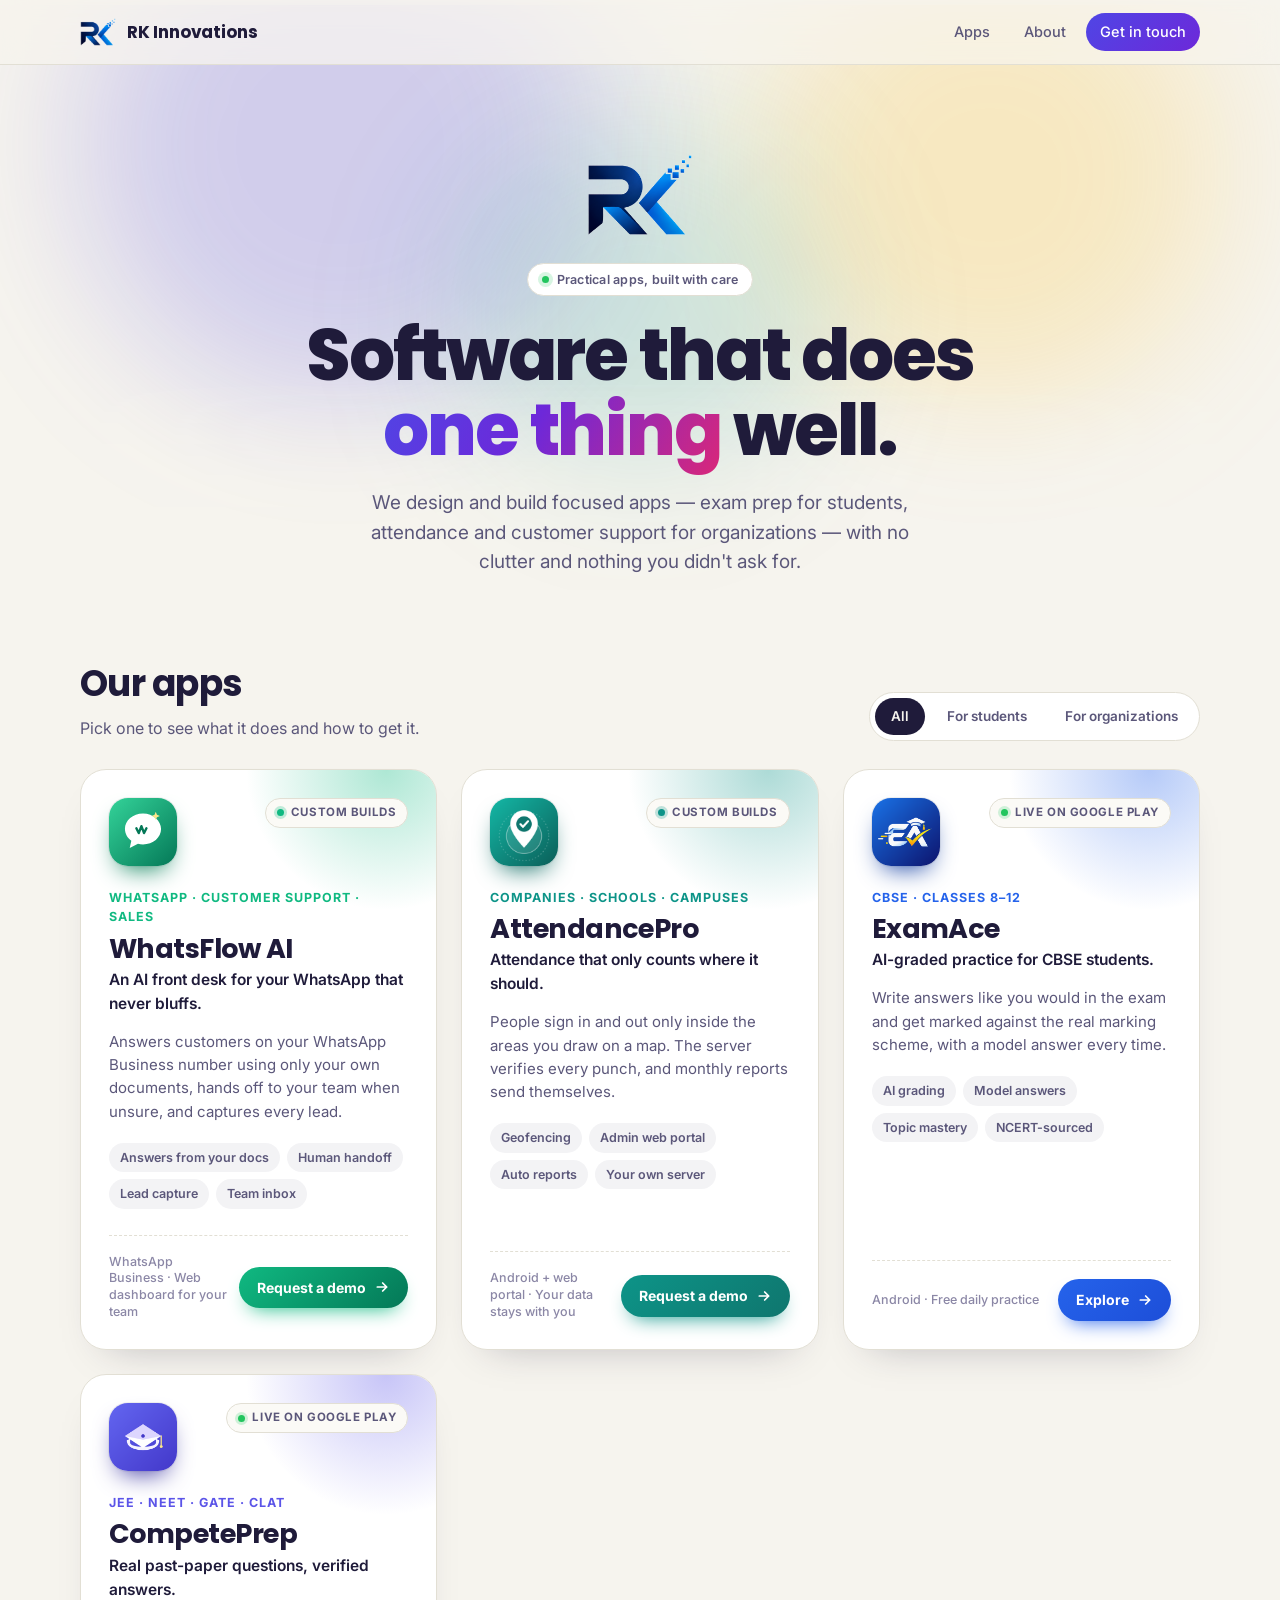
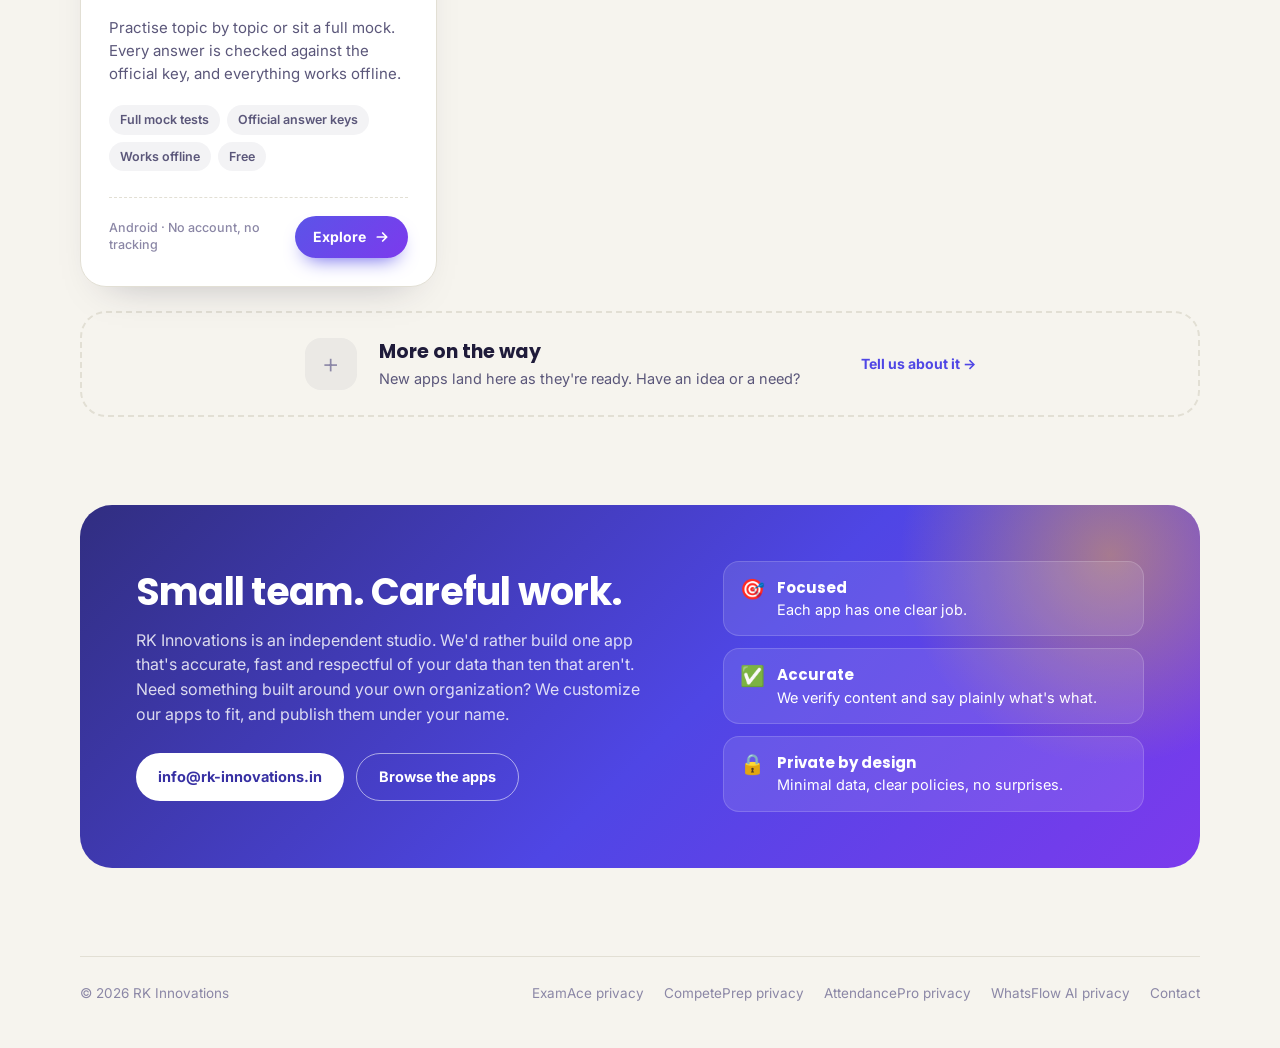
==== commit 4c109a5c: "Update homepage kicker to 'Practical apps, built with care' Co-Authored-By: Claude Sonnet 5.5 <norep" ====
--- a/index.html
+++ b/index.html
@@ -291,7 +291,7 @@
     <div class="aurora" aria-hidden="true"><i></i><i></i><i></i></div>
     <div class="wrap">
       <div class="mark rise"><img src="/assets/rk-mark.png" alt="RK Innovations logo" width="105" height="84"></div>
-      <div class="kicker rise d1"><b></b> An independent studio</div>
+      <div class="kicker rise d1"><b></b> Practical apps, built with care</div>
       <h1 class="rise d2">Software that does <em>one thing</em> well.</h1>
       <p class="tagline rise d3">We design and build focused apps — exam prep for students, attendance and customer support for organizations — with no clutter and nothing you didn't ask for.</p>
     </div>
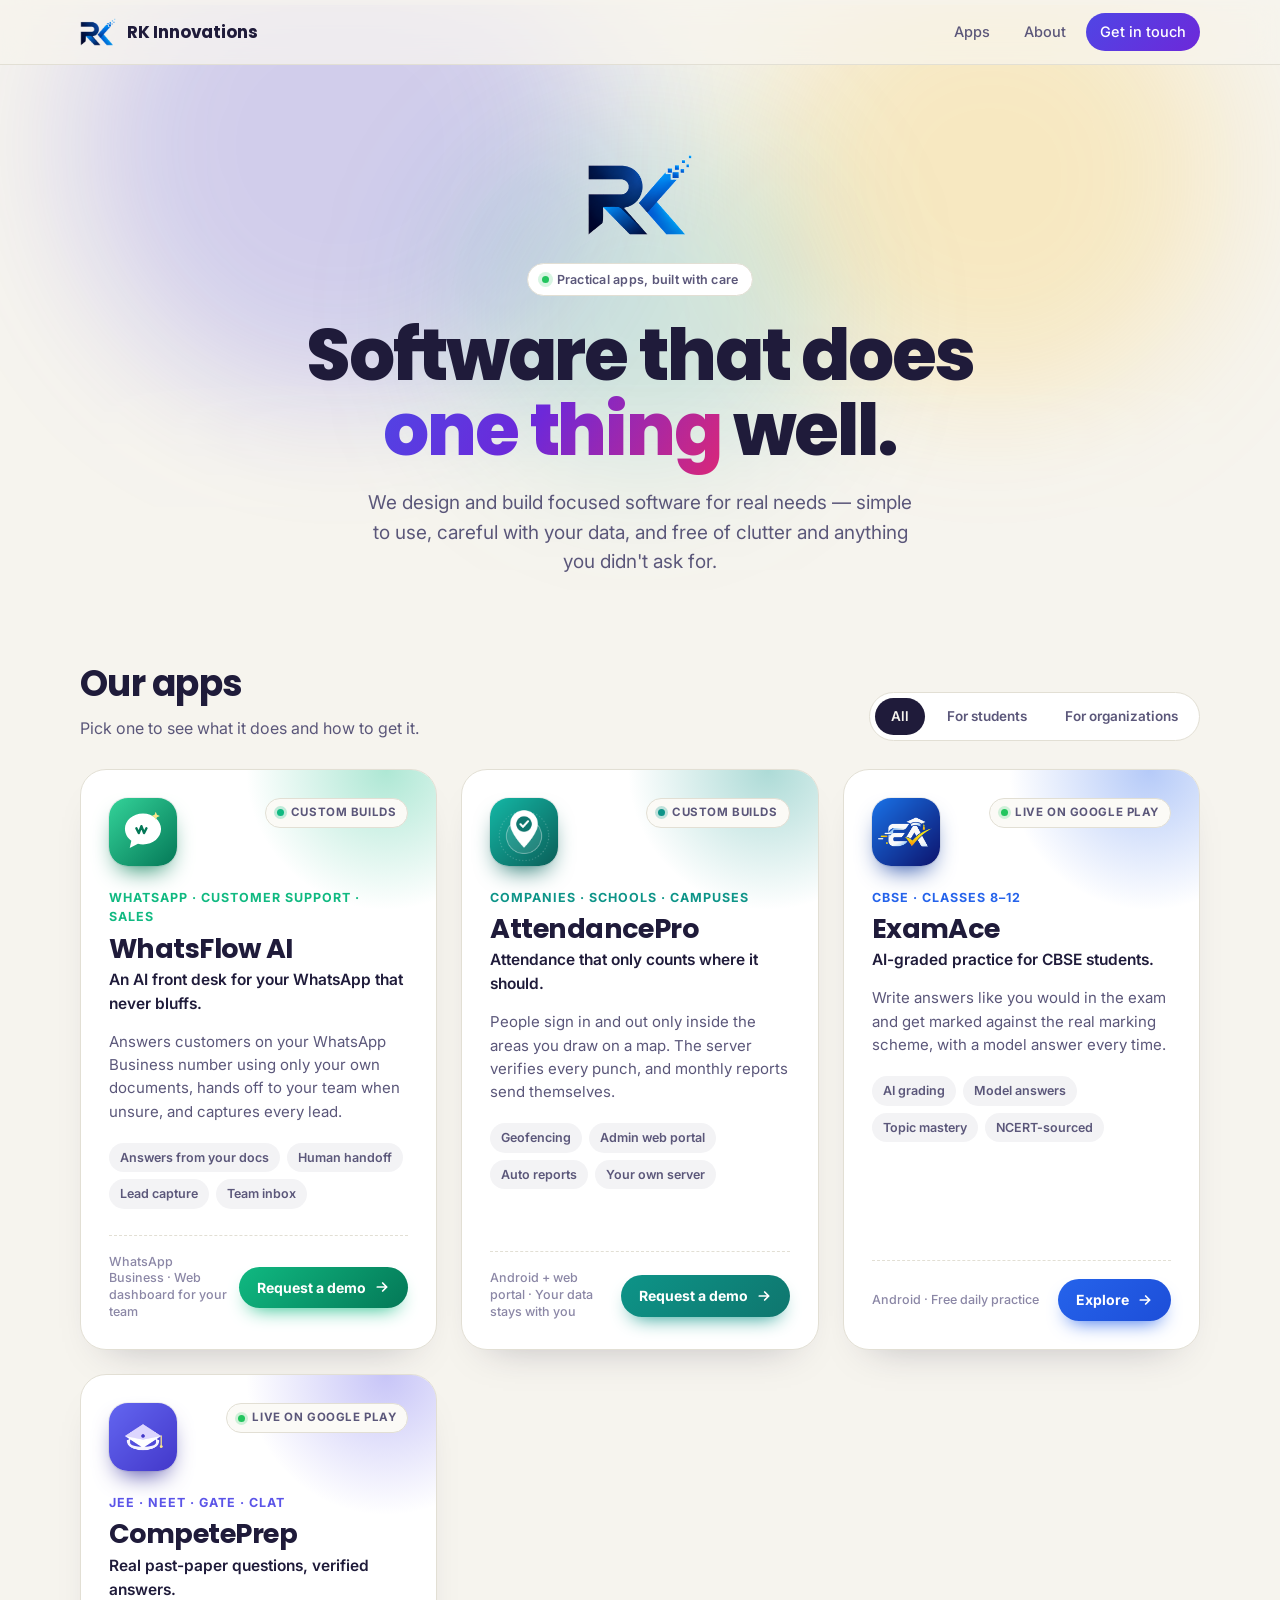
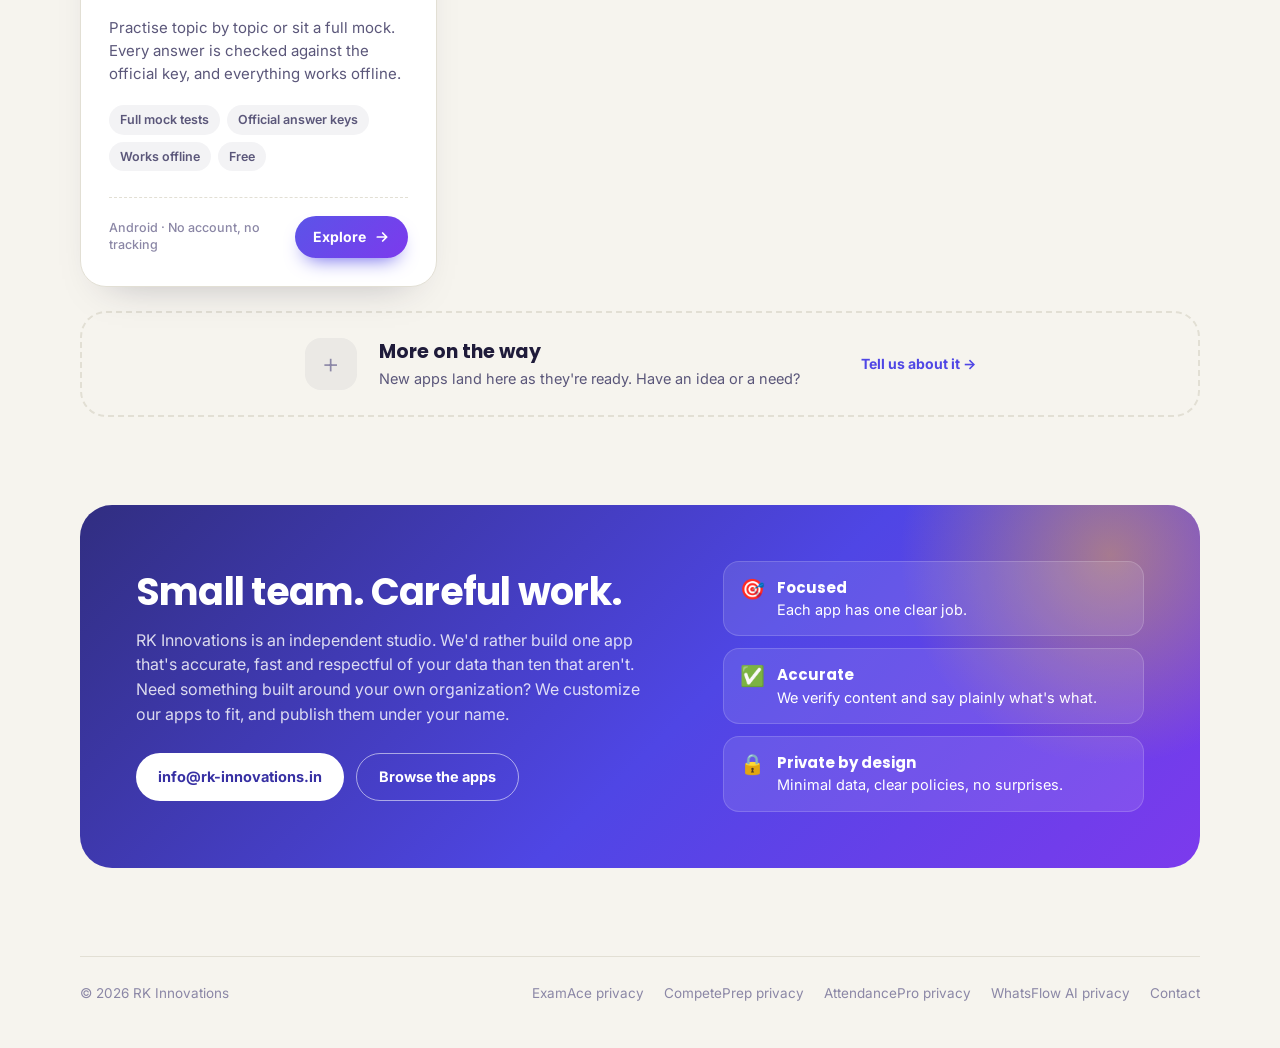
==== commit f57b0615: "Make homepage tagline app-agnostic Co-Authored-By: Claude Sonnet 5.5 <noreply@anthropic.com>" ====
--- a/index.html
+++ b/index.html
@@ -293,7 +293,7 @@
       <div class="mark rise"><img src="/assets/rk-mark.png" alt="RK Innovations logo" width="105" height="84"></div>
       <div class="kicker rise d1"><b></b> Practical apps, built with care</div>
       <h1 class="rise d2">Software that does <em>one thing</em> well.</h1>
-      <p class="tagline rise d3">We design and build focused apps — exam prep for students, attendance and customer support for organizations — with no clutter and nothing you didn't ask for.</p>
+      <p class="tagline rise d3">We design and build focused software for real needs — simple to use, careful with your data, and free of clutter and anything you didn't ask for.</p>
     </div>
   </section>
 
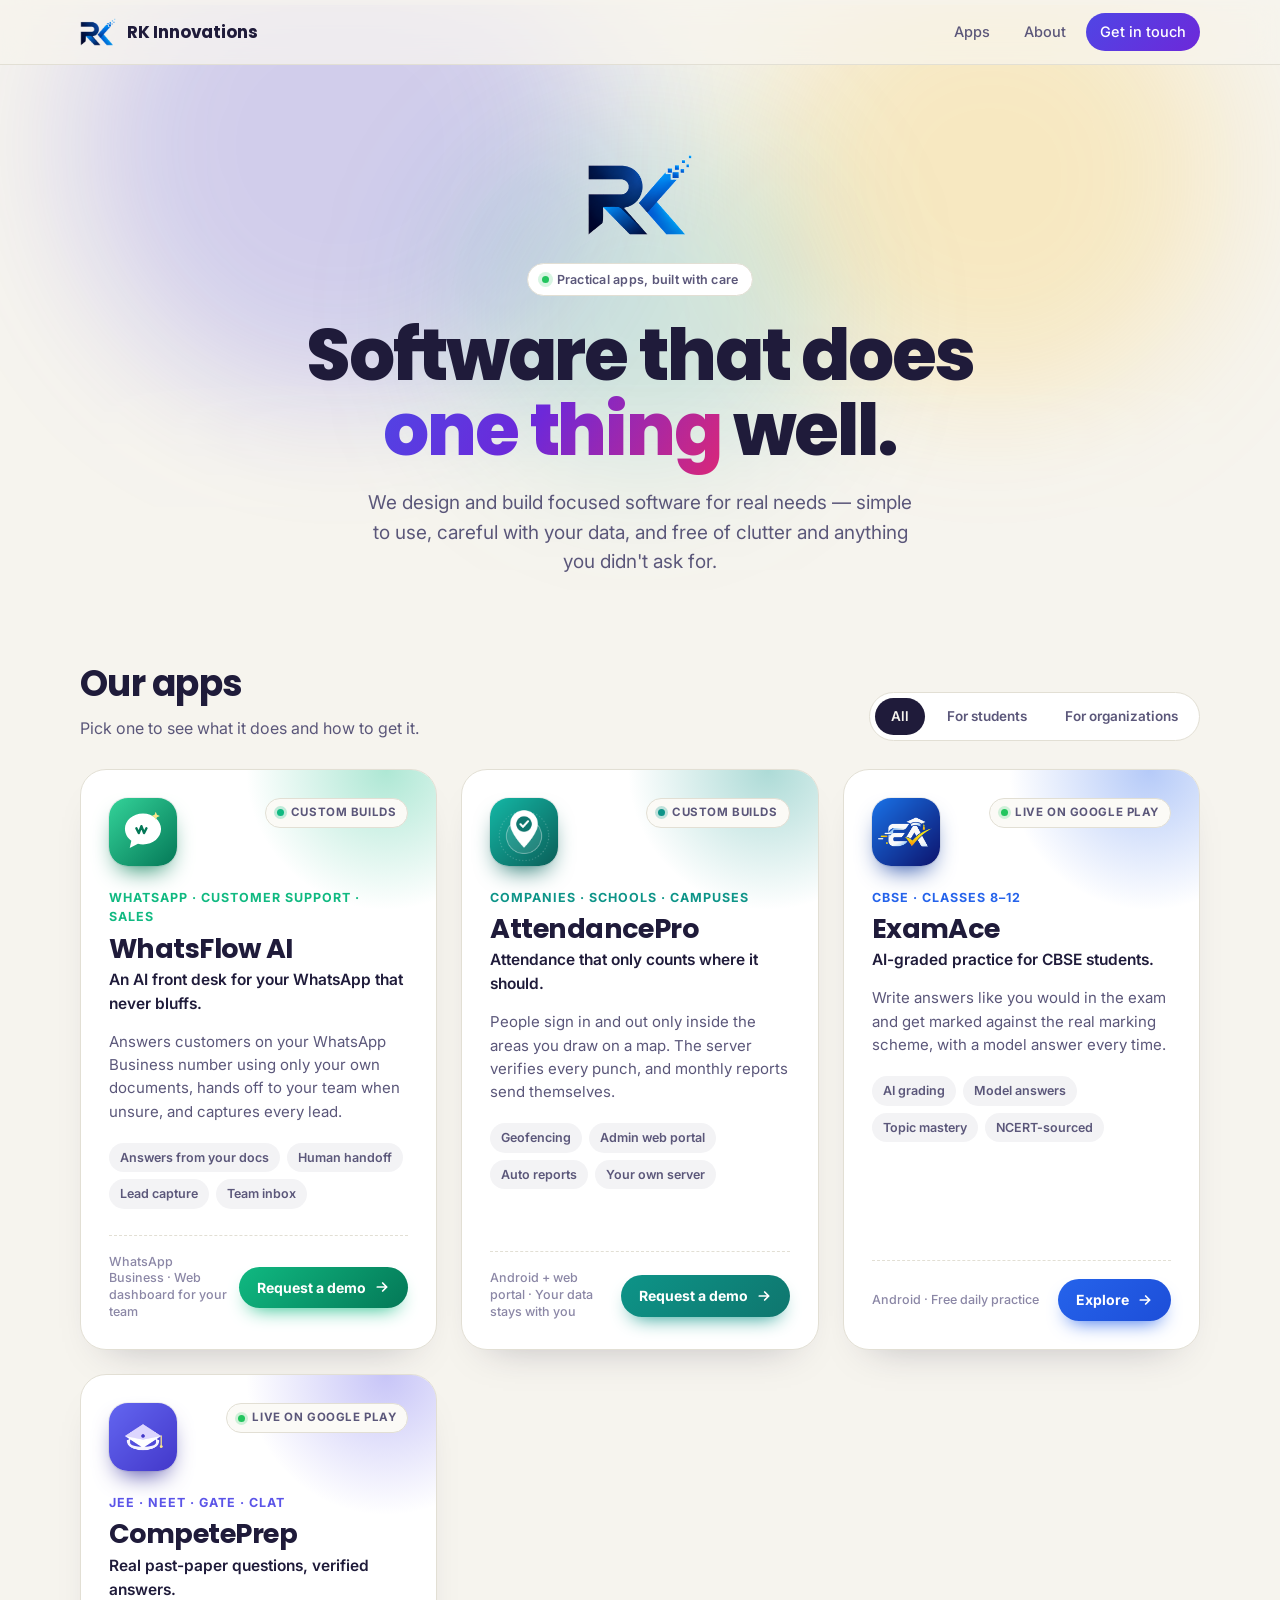
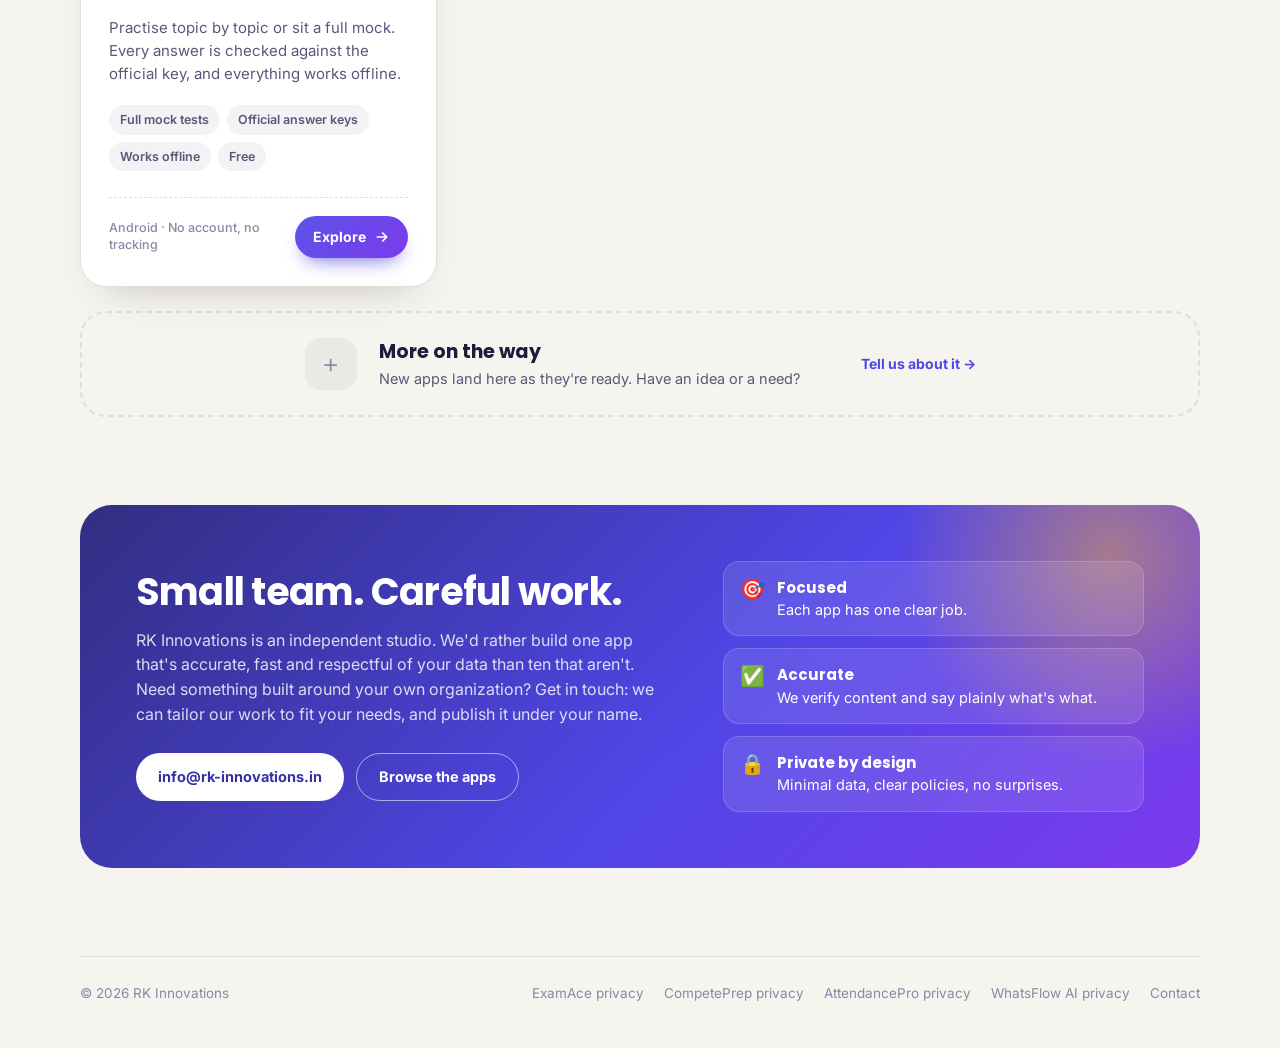
==== commit 3ea59610: "Reword about-block customization line Co-Authored-By: Claude Sonnet 5.5 <noreply@anthropic.com>" ====
--- a/index.html
+++ b/index.html
@@ -4,9 +4,9 @@
 <meta charset="UTF-8">
 <meta name="viewport" content="width=device-width, initial-scale=1">
 <title>RK Innovations — focused, well-made software</title>
-<meta name="description" content="RK Innovations builds focused software: exam prep for students (ExamAce, CompetePrep) and geofenced attendance (AttendancePro) and AI WhatsApp support (WhatsFlow AI) for organizations.">
+<meta name="description" content="RK Innovations is an independent studio building practical, focused apps for students and organizations. Browse our apps and see what each one does.">
 <meta property="og:title" content="RK Innovations — focused, well-made software">
-<meta property="og:description" content="Apps for students and organizations: ExamAce, CompetePrep, AttendancePro and WhatsFlow AI.">
+<meta property="og:description" content="Practical apps, built with care. Browse what RK Innovations has built.">
 <meta property="og:type" content="website">
 <meta property="og:url" content="https://rk-innovations.in/">
 <meta name="theme-color" content="#4F46E5">
@@ -415,7 +415,7 @@
       <div class="about-box">
         <div>
           <h2>Small team. Careful work.</h2>
-          <p>RK Innovations is an independent studio. We'd rather build one app that's accurate, fast and respectful of your data than ten that aren't. Need something built around your own organization? We customize our apps to fit, and publish them under your name.</p>
+          <p>RK Innovations is an independent studio. We'd rather build one app that's accurate, fast and respectful of your data than ten that aren't. Need something built around your own organization? Get in touch: we can tailor our work to fit your needs, and publish it under your name.</p>
           <div class="contact-row">
             <a class="btn btn-light" href="mailto:info@rk-innovations.in">info@rk-innovations.in</a>
             <a class="btn btn-line" href="#apps">Browse the apps</a>
